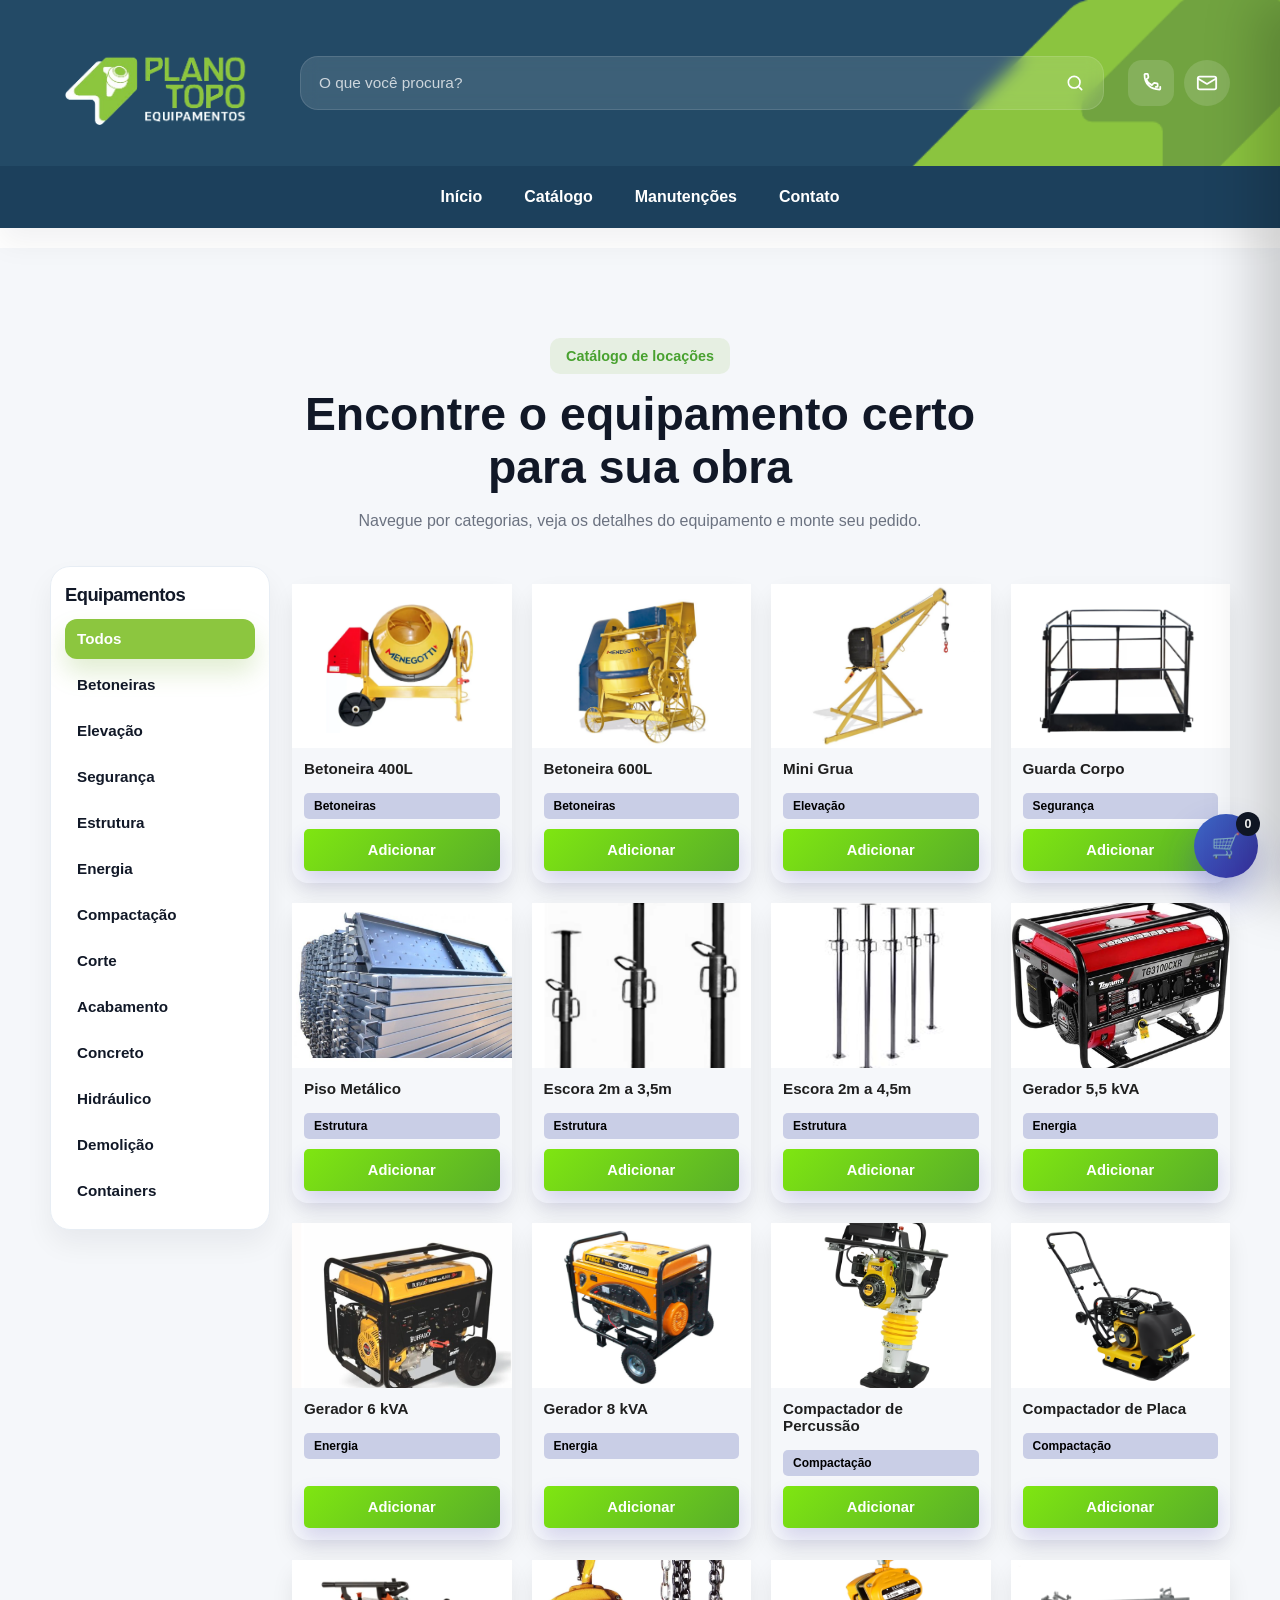
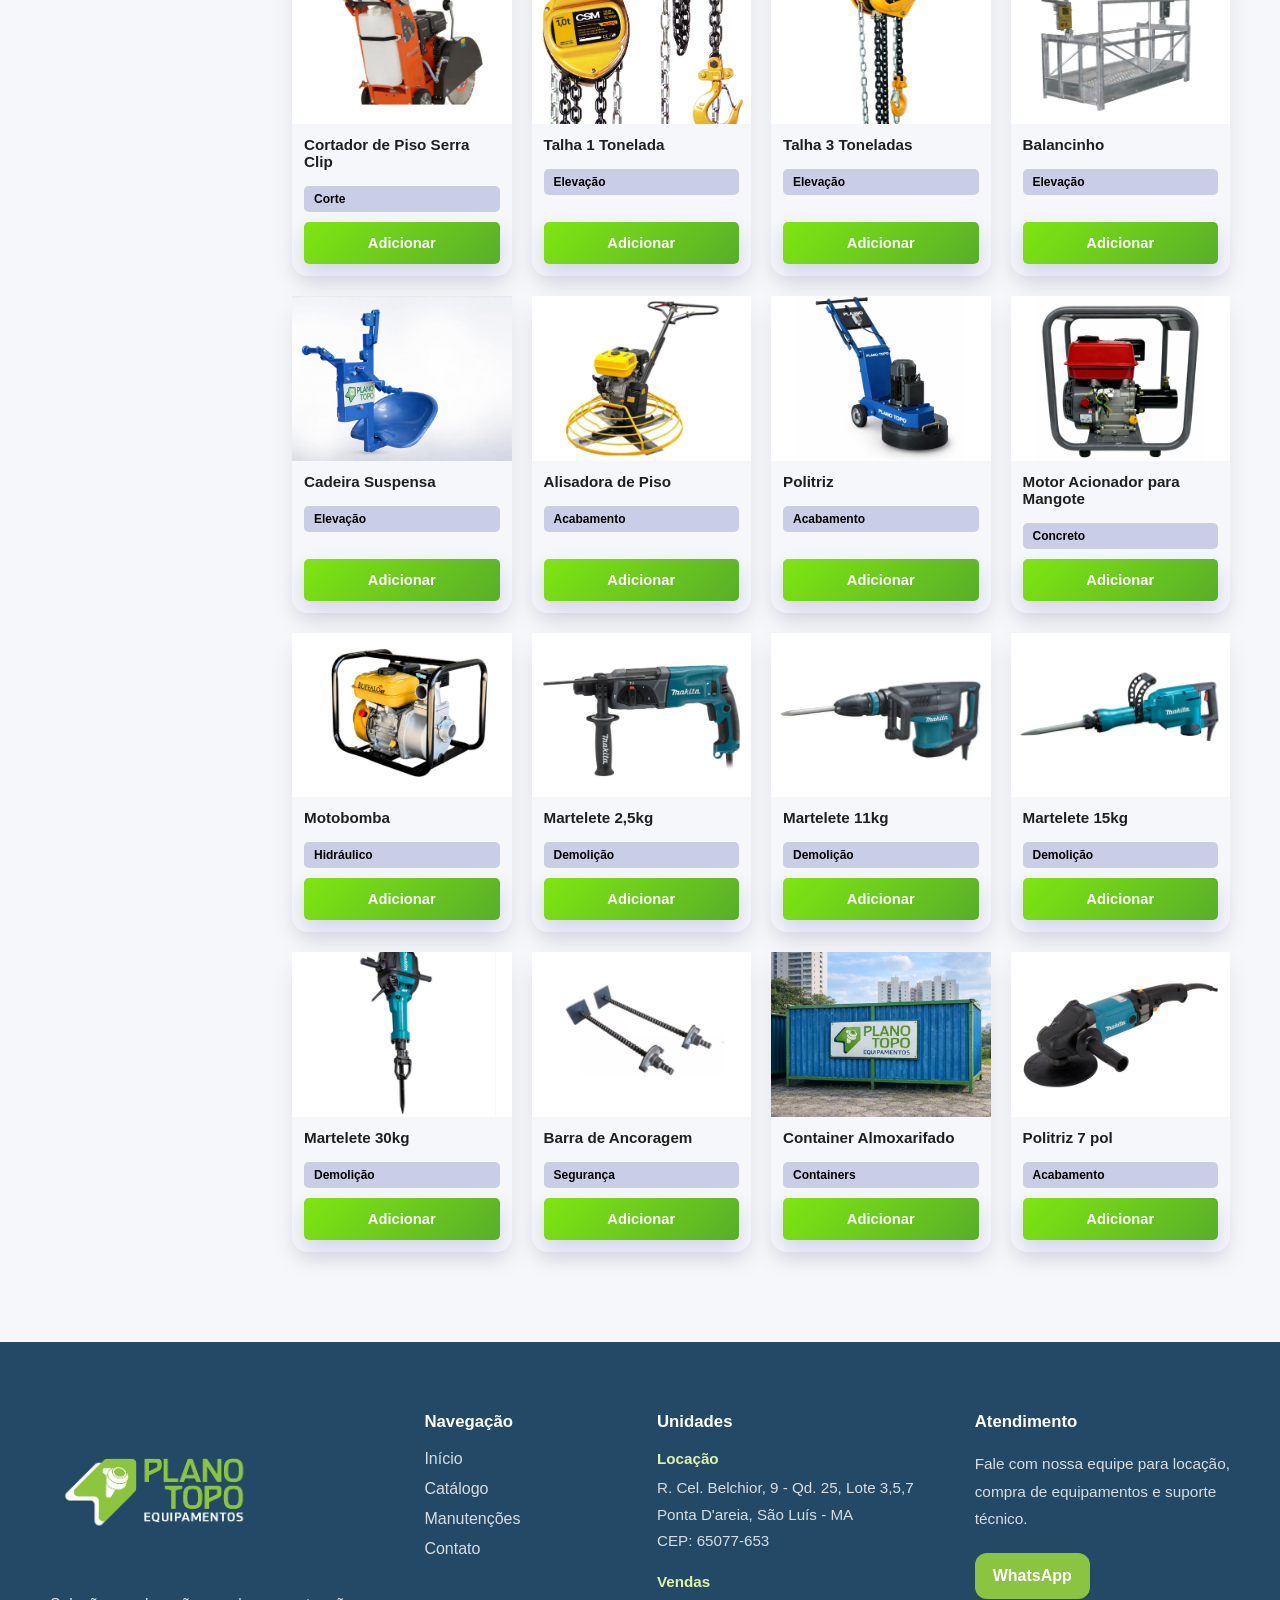
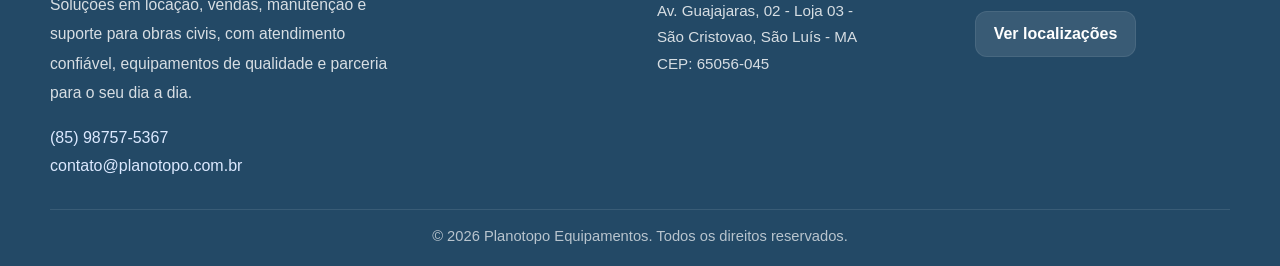
==== catalogo.html @ 46467c81 "Layout renovado e com algumas mudanças e complementos." ====
<!DOCTYPE html>
<html lang="pt-br">

<head>
    <meta charset="UTF-8">
    <meta name="viewport" content="width=device-width, initial-scale=1.0">
    <title>Planotopo | Locaçõoes</title>
    <link rel="stylesheet" href="style.css">
</head>

<body>

    <!-- HEADER -->
    <header class="store-header" id="siteHeader">
        <div class="store-header-top">
            <div class="container store-header-top-inner">
                <a href="index.html" class="store-brand">
                    <img src="./assets/icon/logo_planotopo.png" alt="Plano Topo Equipamentos" class="store-brand-logo">
                    <div class="store-brand-text">
                    </div>
                </a>

                <div class="store-search desktop-search">
                    <form class="store-search-form" autocomplete="off">
                        <div class="store-search-box">
                            <input type="text" id="catalogSearchInput" placeholder="O que você procura?"
                                aria-label="Buscar equipamentos">

                            <button type="submit" aria-label="Buscar">
                                <svg viewBox="0 0 24 24" fill="none" aria-hidden="true">
                                    <circle cx="11" cy="11" r="7" stroke="currentColor" stroke-width="2"></circle>
                                    <path d="M20 20L17 17" stroke="currentColor" stroke-width="2"
                                        stroke-linecap="round"></path>
                                </svg>
                            </button>

                            <div class="store-search-suggestions" id="searchSuggestions"></div>
                        </div>
                    </form>
                </div>

                <div class="store-header-actions">
                    <a href="tel:+558520100115" class="mobile-header-contact" aria-label="Telefone">
                        <svg viewBox="0 0 24 24" fill="none" aria-hidden="true">
                            <path
                                d="M22 16.92V19.2C22 19.64 21.64 20 21.2 20C10.6 20 4 13.4 4 2.8C4 2.36 4.36 2 4.8 2H7.1C7.49 2 7.82 2.28 7.89 2.66L8.45 5.7C8.51 6.03 8.4 6.37 8.15 6.6L6.05 8.55C7.2 11.37 9.63 13.8 12.45 14.95L14.4 12.85C14.63 12.6 14.97 12.49 15.3 12.55L18.34 13.11C18.72 13.18 19 13.51 19 13.9V16.2C19 16.64 18.64 17 18.2 17H16.92"
                                stroke="currentColor" stroke-width="2" stroke-linecap="round" stroke-linejoin="round" />
                        </svg>
                    </a>

                    <a href="mailto:contato@planotopo.com.br" class="store-header-icon desktop-only"
                        aria-label="E-mail">
                        <svg viewBox="0 0 24 24" fill="none" aria-hidden="true">
                            <path
                                d="M4 5H20C21.1 5 22 5.9 22 7V17C22 18.1 21.1 19 20 19H4C2.9 19 2 18.1 2 17V7C2 5.9 2.9 5 4 5Z"
                                stroke="currentColor" stroke-width="2" />
                            <path d="M22 7L12 13L2 7" stroke="currentColor" stroke-width="2" stroke-linecap="round"
                                stroke-linejoin="round" />
                        </svg>
                    </a>


                    <button class="store-menu-toggle" id="menuToggle" aria-label="Abrir menu" aria-expanded="false">
                        <span></span>
                        <span></span>
                        <span></span>
                    </button>
                </div>
            </div>
        </div>

        <div class="store-header-bottom desktop-nav-wrap">
            <div class="container">
                <nav class="store-nav">
                    <a href="index.html">Início</a>
                    <a href="catalogo.html">Catálogo</a>
                    <a href="#manutencoes">Manutenções</a>
                    <a href="#contato">Contato</a>
                </nav>
            </div>
        </div>
    </header>

    <div class="mobile-header">
        <div class="mobile-header-bar">
            <a href="index.html" class="mobile-header-brand">
                <img src="./assets/icon/logo_planotopo.png" alt="Plano Topo Equipamentos">
            </a>

            <div class="mobile-header-actions">
                <a href="tel:+558520100115" class="mobile-header-contact" aria-label="Telefone">
                    <svg viewBox="0 0 24 24" fill="none" aria-hidden="true">
                        <path
                            d="M22 16.92V19.2C22 19.64 21.64 20 21.2 20C10.6 20 4 13.4 4 2.8C4 2.36 4.36 2 4.8 2H7.1C7.49 2 7.82 2.28 7.89 2.66L8.45 5.7C8.51 6.03 8.4 6.37 8.15 6.6L6.05 8.55C7.2 11.37 9.63 13.8 12.45 14.95L14.4 12.85C14.63 12.6 14.97 12.49 15.3 12.55L18.34 13.11C18.72 13.18 19 13.51 19 13.9V16.2C19 16.64 18.64 17 18.2 17H16.92"
                            stroke="currentColor" stroke-width="2" stroke-linecap="round" stroke-linejoin="round" />
                    </svg>
                </a>

                <button class="mobile-header-toggle" id="menuToggleMobile" aria-label="Abrir menu"
                    aria-expanded="false">
                    <span></span>
                    <span></span>
                    <span></span>
                </button>
            </div>
        </div>

        <!--MENU MOBILE-->
        <div class="mobile-header-search">
            <form class="store-search-form" autocomplete="off">
                <div class="store-search-box">
                    <input type="text" id="catalogSearchInputMobile" placeholder="Buscar equipamentos"
                        aria-label="Buscar equipamentos">

                    <button type="submit" aria-label="Buscar">
                        <svg viewBox="0 0 24 24" fill="none" aria-hidden="true">
                            <circle cx="11" cy="11" r="7" stroke="currentColor" stroke-width="2"></circle>
                            <path d="M20 20L17 17" stroke="currentColor" stroke-width="2" stroke-linecap="round"></path>
                        </svg>
                    </button>

                    <div class="store-search-suggestions" id="searchSuggestionsMobile"></div>
                </div>
            </form>
        </div>
    </div>

    <div class="mobile-panel-overlay" id="mobileMenuOverlay"></div>

    <aside class="mobile-drawer" id="mobileMenu" aria-hidden="true">
        <div class="mobile-drawer-top">
            <div class="mobile-drawer-brand">
                <img src="assets/icon/logo_planotopo.png" alt="Plano Topo Equipamentos">
                <div>
                    <strong>Plano Topo</strong>
                    <span>Locação de Equipamentos</span>
                </div>
            </div>

            <button class="mobile-drawer-close" id="mobileMenuClose" aria-label="Fechar menu">
                &times;
            </button>
        </div>

        <nav class="mobile-drawer-nav">
            <a href="index.html">Início</a>
            <a href="catalogo.html">Catálogo</a>
            <a href="#contato">Contato</a>
        </nav>

        <div class="mobile-drawer-address">
            <h4>EndereçoS Físicos</h4><br>

            <h4>Locação</h4>
            <p>
                R. Cel. Belchior, 9 - Qd. 25, Lote 3,5,7<br>
                Ponta D'areia, São Luís - MA<br>
                CEP: 65077-653
                <br>
            </p> <br><br>

            <h4>Vendas</h4>
            <p>
                Av. Guajajaras, 02 - Loja 03 <br>
                São Cristovao, São Luís - MA<br>
                CEP: 65056-045<br>

            </p>
        </div>

        <div class="mobile-drawer-socials">
            <a href="https://www.instagram.com/planotopo_slz/" aria-label="Instagram">
                <svg viewBox="0 0 24 24" fill="none" aria-hidden="true">
                    <path
                        d="M7 2H17C19.7614 2 22 4.23858 22 7V17C22 19.7614 19.7614 22 17 22H7C4.23858 22 2 19.7614 2 17V7C2 4.23858 4.23858 2 7 2Z"
                        stroke="currentColor" stroke-width="2" />
                    <path
                        d="M16 11.37C16.1234 12.2022 15.9812 13.0521 15.5937 13.799C15.2062 14.5459 14.5931 15.1514 13.8416 15.5297C13.0901 15.9079 12.2385 16.0396 11.4079 15.9059C10.5773 15.7721 9.80971 15.3797 9.21479 14.7848C8.61987 14.1899 8.22749 13.4223 8.09374 12.5917C7.95999 11.7611 8.09167 10.9095 8.46995 10.158C8.84823 9.40648 9.4537 8.79335 10.2006 8.40585C10.9475 8.01835 11.7974 7.87613 12.6296 7.99955"
                        stroke="currentColor" stroke-width="2" />
                    <path d="M17.5 6.5H17.51" stroke="currentColor" stroke-width="2" stroke-linecap="round" />
                </svg>
            </a>

            <a href="https://www.facebook.com/PlanotopoEquipamentos/" aria-label="Facebook">
                <svg viewBox="0 0 24 24" fill="none" aria-hidden="true">
                    <path
                        d="M18 2H15C13.6739 2 12.4021 2.52678 11.4645 3.46447C10.5268 4.40215 10 5.67392 10 7V10H7V14H10V22H14V14H17L18 10H14V7C14 6.73478 14.1054 6.48043 14.2929 6.29289C14.4804 6.10536 14.7348 6 15 6H18V2Z"
                        fill="currentColor" />
                </svg>
            </a>

            <a href="linkedin.com/company/planotopo-equipamentos" aria-label="LinkedIn">
                <svg viewBox="0 0 24 24" fill="none" aria-hidden="true">
                    <path
                        d="M16 8C17.5913 8 19.1174 8.63214 20.2426 9.75736C21.3679 10.8826 22 12.4087 22 14V21H18V14C18 13.4696 17.7893 12.9609 17.4142 12.5858C17.0391 12.2107 16.5304 12 16 12C15.4696 12 14.9609 12.2107 14.5858 12.5858C14.2107 12.9609 14 13.4696 14 14V21H10V14C10 12.4087 10.6321 10.8826 11.7574 9.75736C12.8826 8.63214 14.4087 8 16 8Z"
                        fill="currentColor" />
                    <path d="M6 9H2V21H6V9Z" fill="currentColor" />
                    <path
                        d="M4 6C5.10457 6 6 5.10457 6 4C6 2.89543 5.10457 2 4 2C2.89543 2 2 2.89543 2 4C2 5.10457 2.89543 6 4 6Z"
                        fill="currentColor" />
                </svg>
            </a>
        </div>

        <div class="mobile-drawer-footer">
            <a href="https://wa.me/5585992052636" target="_blank" class="mobile-drawer-whatsapp">
                Falar no WhatsApp
            </a>
        </div>
    </aside>

    <!-- MARKETPLACE SECTION -->
    <section class="marketplace" id="equipamentos">
        <div class="container">
            <div class="marketplace-header">
                <span class="section-badge">Catálogo de locações</span>
                <h2>Encontre o equipamento certo para sua obra</h2>
                <p>
                    Navegue por categorias, veja os detalhes do equipamento e monte seu pedido.
                </p>
            </div>

            <div class="catalog-mobile-actions">
                <button class="catalog-categories-toggle" id="catalogCategoriesToggle" type="button">
                    Categorias
                </button>
            </div>

            <div class="marketplace-layout">
                <aside class="catalog-sidebar" id="catalogSidebar">
                    <div class="catalog-sidebar-box">
                        <div class="catalog-sidebar-header">
                            <h3>Equipamentos</h3>
                            <button class="catalog-sidebar-close" id="catalogSidebarClose" type="button"
                                aria-label="Fechar categorias">
                                ×
                            </button>
                        </div>

                        <div class="categories categories-vertical" id="categories"></div>
                    </div>
                </aside>

                <div class="catalog-main">
                    <div id="searchFeedback" class="search-feedback"></div>
                    <div class="products" id="products"></div>
                </div>
            </div>
        </div>

        <div class="catalog-sidebar-overlay" id="catalogSidebarOverlay"></div>
    </section>

    <!--MODAL DE PRODUTOS-->
    <div class="product-modal" id="productModal">
        <div class="product-modal-overlay" id="productModalOverlay"></div>

        <div class="product-modal-content">
            <button class="product-modal-close" id="closeModalBtn" aria-label="Fechar modal">
                &times;
            </button>

            <div class="product-modal-gallery">
                <button class="gallery-arrow left" id="prevImageBtn">&#10094;</button>

                <div class="gallery-main">
                    <img id="modalMainImage" src="" alt="">
                </div>

                <button class="gallery-arrow right" id="nextImageBtn">&#10095;</button>
            </div>

            <div class="gallery-thumbs" id="galleryThumbs"></div>

            <div class="product-modal-info">
                <span class="product-category" id="modalCategory"></span>
                <h3 id="modalTitle"></h3>
                <p id="modalDescription"></p>

                <div class="product-specs">
                    <h4>Ficha técnica</h4>
                    <div class="product-specs-list" id="modalSpecs"></div>
                </div>

                <button class="btn-add-order" id="addToOrderBtn">
                    Adicionar ao pedido
                </button>
            </div>
        </div>
    </div>


    <!--RODAPE-->
    <footer class="site-footer">
        <div class="container">
            <div class="footer-top">
                <div class="footer-brand">
                    <a href="index.html" class="footer-logo">
                        <img src="./assets/icon/logo_planotopo.png" alt="Planotopo Equipamentos">
                    </a>

                    <p class="footer-description">
                        Soluções em locação, vendas, manutenção e suporte para obras civis,
                        com atendimento confiável, equipamentos de qualidade e parceria para o seu dia a dia.
                    </p>

                    <div class="footer-contact-list">
                        <a href="tel:+5585987575367">(85) 98757-5367</a>
                        <a href="mailto:contato@planotopo.com.br">contato@planotopo.com.br</a>
                    </div>
                </div>

                <div class="footer-links">
                    <h4>Navegação</h4>
                    <ul>
                        <li><a href="index.html">Início</a></li>
                        <li><a href="catalogo.html">Catálogo</a></li>
                        <li><a href="manutencoes.html">Manutenções</a></li>
                        <li><a href="#contato">Contato</a></li>
                    </ul>
                </div>

                <div class="footer-locations">
                    <h4>Unidades</h4>

                    <div class="footer-location-item">
                        <strong>Locação</strong>
                        <p>
                            R. Cel. Belchior, 9 - Qd. 25, Lote 3,5,7<br>
                            Ponta D'areia, São Luís - MA<br>
                            CEP: 65077-653
                        </p>
                    </div>

                    <div class="footer-location-item">
                        <strong>Vendas</strong>
                        <p>
                            Av. Guajajaras, 02 - Loja 03 -<br>
                            São Cristovao, São Luís - MA<br>
                            CEP: 65056-045
                        </p>
                    </div>
                </div>

                <div class="footer-contact">
                    <h4>Atendimento</h4>

                    <p>Fale com nossa equipe para locação, compra de equipamentos e suporte técnico.</p>

                    <div class="footer-actions">
                        <a href="#" class="footer-btn footer-btn-primary">WhatsApp</a>
                        <a href="#localizacao" class="footer-btn footer-btn-secondary">Ver localizações</a>
                    </div>
                </div>
            </div>

            <div class="footer-bottom">
                <p>© 2026 Planotopo Equipamentos. Todos os direitos reservados.</p>
            </div>
        </div>
    </footer>





    <!--CARRINHO DE PEDIDOS-->
    <button class="floating-cart" id="floatingCart" aria-label="Abrir carrinho">
        <span class="floating-cart-icon">🛒</span>
        <span class="floating-cart-count" id="floatingCartCount">0</span>
    </button>

    <div class="cart-overlay" id="cartOverlay"></div>

    <aside class="cart-sidebar" id="cartSidebar">
        <div class="cart-header">
            <div>
                <h3>Seu pedido</h3>
                <p>Monte seu orçamento</p>
            </div>

            <button class="cart-close" id="cartClose" aria-label="Fechar carrinho">
                &times;
            </button>
        </div>

        <div class="cart-body" id="cartItems">
            <div class="cart-empty">
                <p>Seu carrinho está vazio.</p>
                <span>Adicione equipamentos para montar seu pedido.</span>
            </div>
        </div>

        <div class="cart-footer">
            <div class="cart-summary">
                <strong>Total de itens</strong>
                <span id="cartTotalItems">0</span>
            </div>

            <button class="cart-whatsapp-btn" id="finishOnWhatsapp">
                Finalizar pedido no WhatsApp
            </button>
        </div>
    </aside>

    <script src="script.js"></script>
    <script src="header.js"></script>
    <script src="categoria.js"></script>


</body>

</html>
---- style.css ----
@import url('styles/global.css');
@import url('styles/header.css');
@import url('styles/funcionamento.css');
@import url('styles/hero.css');
@import url('styles/modal.css');
@import url('styles/marketplace.css');
@import url('styles/como-funciona.css');
@import url('styles/footer.css');
@import url('styles/carrinho.css');
@import url('styles/manutencao.css');
@import url('styles/localizacao.css');
@import url('styles/sobre.css');
@import url('styles/preview.css');
@import url('styles/escolha-planotopo.css');
@import url('styles/faq.css');
@import url('styles/banner-catalogo.css');
@import url('styles/team.css');
@import url('styles/btn-flutuante-wap.css');
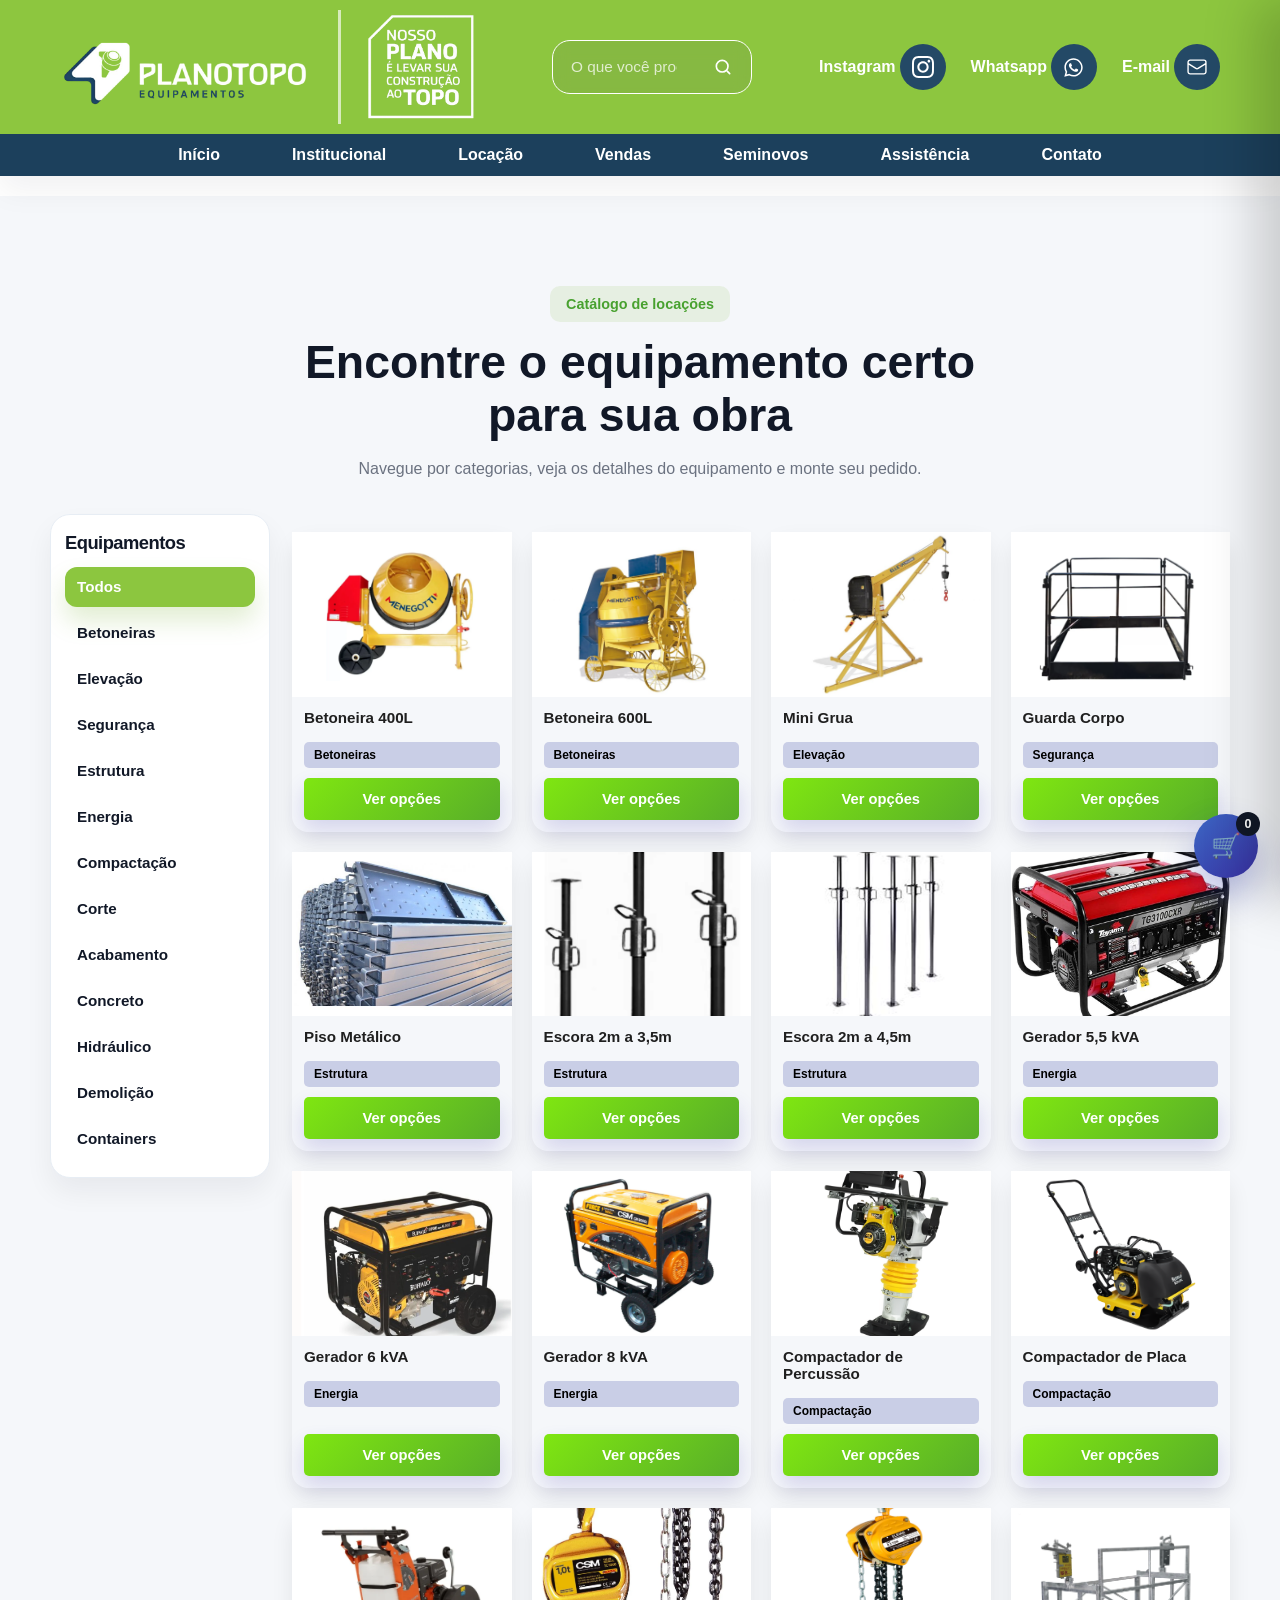
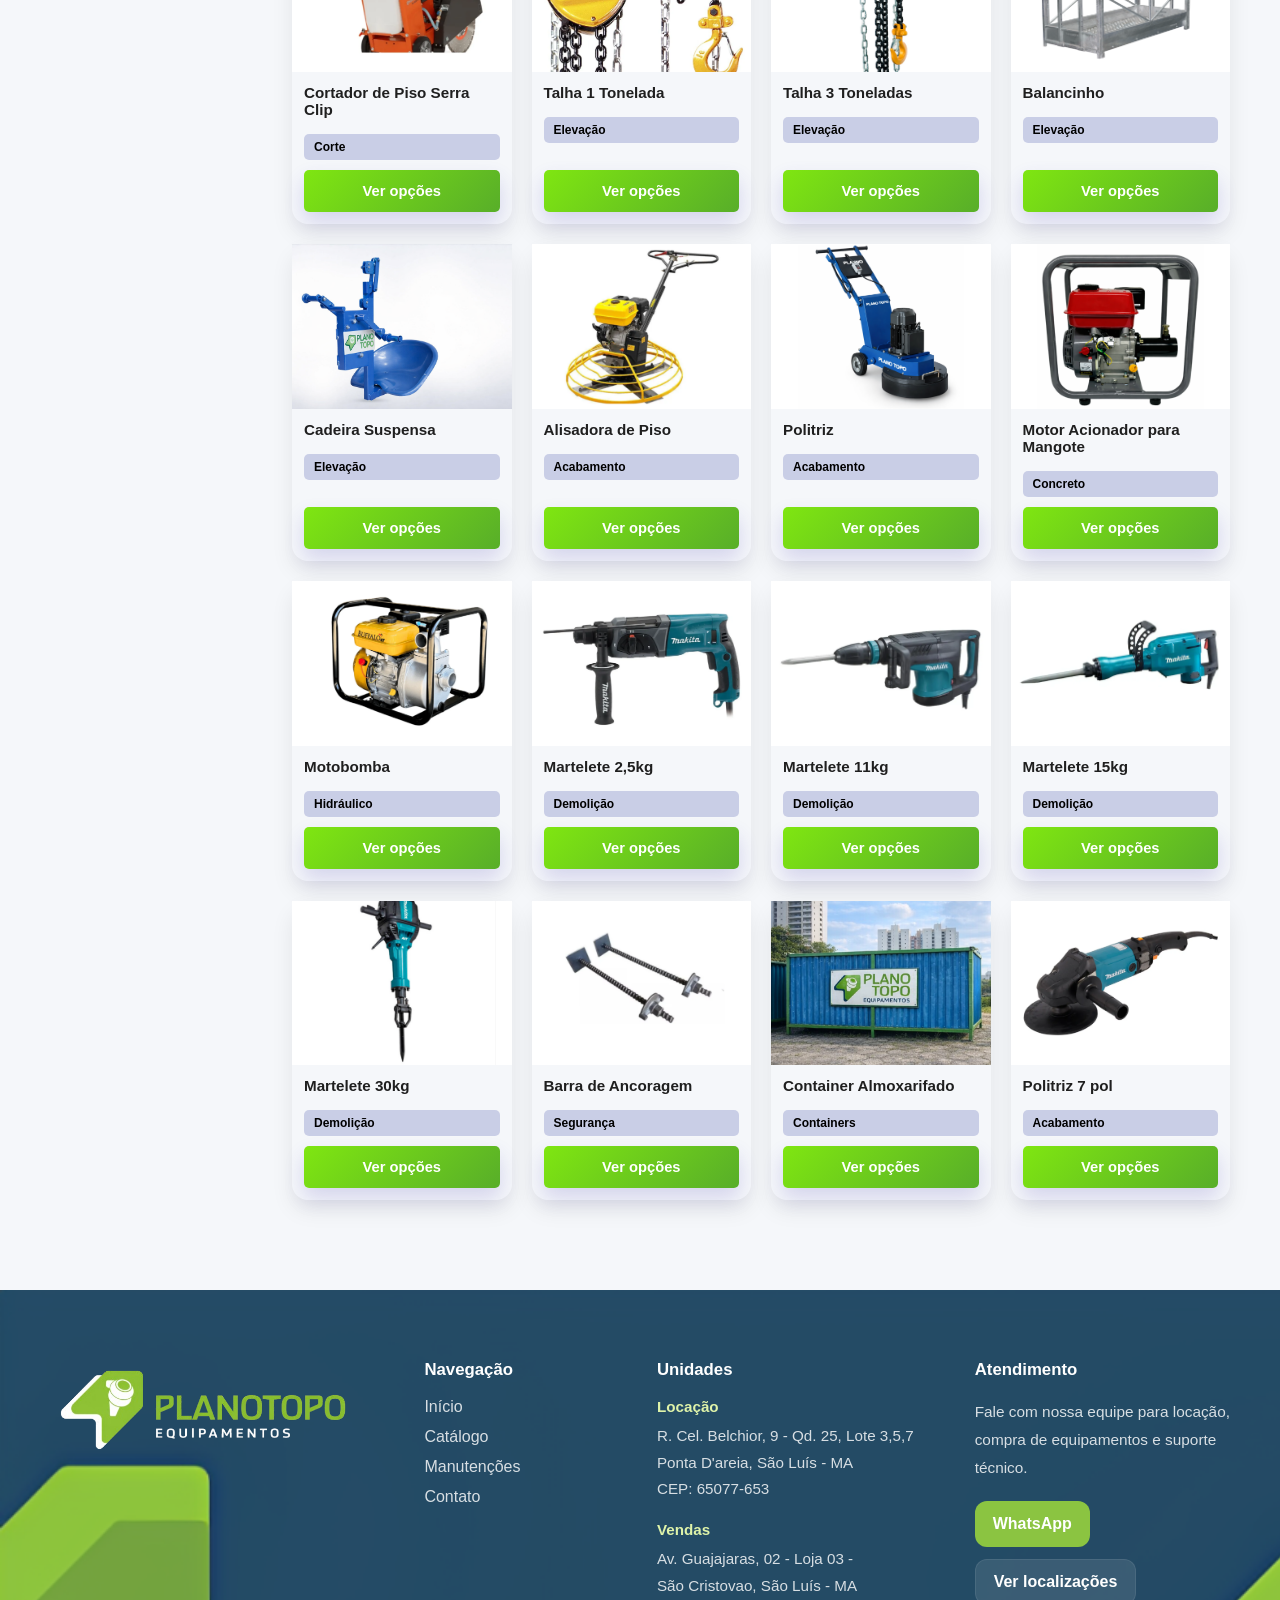
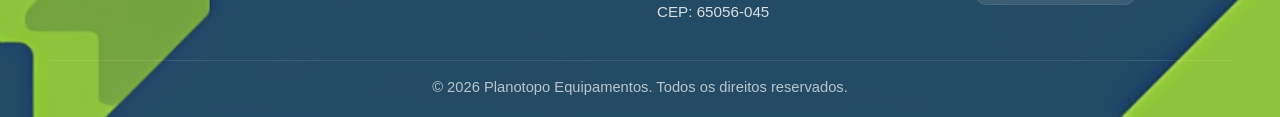
==== commit f19ad94d: "Salvando novo layout do modal, agora tambem conta com funcionalidades novas." ====
--- a/catalogo.html
+++ b/catalogo.html
@@ -16,9 +16,13 @@
             <div class="container store-header-top-inner">
                 <a href="index.html" class="store-brand">
                     <img src="./assets/icon/logo_planotopo.png" alt="Plano Topo Equipamentos" class="store-brand-logo">
+                    <div class="linha-vertical"></div>
+                    <img src="assets/icon/ChatGPT_Image_11_de_abr._de_2026__11_20_44-removebg-preview.png" alt=""
+                        class="store-brand-img">
                     <div class="store-brand-text">
                     </div>
                 </a>
+
 
                 <div class="store-search desktop-search">
                     <form class="store-search-form" autocomplete="off">
@@ -39,25 +43,56 @@
                     </form>
                 </div>
 
+
+
                 <div class="store-header-actions">
-                    <a href="tel:+558520100115" class="mobile-header-contact" aria-label="Telefone">
-                        <svg viewBox="0 0 24 24" fill="none" aria-hidden="true">
-                            <path
-                                d="M22 16.92V19.2C22 19.64 21.64 20 21.2 20C10.6 20 4 13.4 4 2.8C4 2.36 4.36 2 4.8 2H7.1C7.49 2 7.82 2.28 7.89 2.66L8.45 5.7C8.51 6.03 8.4 6.37 8.15 6.6L6.05 8.55C7.2 11.37 9.63 13.8 12.45 14.95L14.4 12.85C14.63 12.6 14.97 12.49 15.3 12.55L18.34 13.11C18.72 13.18 19 13.51 19 13.9V16.2C19 16.64 18.64 17 18.2 17H16.92"
-                                stroke="currentColor" stroke-width="2" stroke-linecap="round" stroke-linejoin="round" />
-                        </svg>
-                    </a>
-
-                    <a href="mailto:contato@planotopo.com.br" class="store-header-icon desktop-only"
-                        aria-label="E-mail">
-                        <svg viewBox="0 0 24 24" fill="none" aria-hidden="true">
-                            <path
-                                d="M4 5H20C21.1 5 22 5.9 22 7V17C22 18.1 21.1 19 20 19H4C2.9 19 2 18.1 2 17V7C2 5.9 2.9 5 4 5Z"
-                                stroke="currentColor" stroke-width="2" />
-                            <path d="M22 7L12 13L2 7" stroke="currentColor" stroke-width="2" stroke-linecap="round"
-                                stroke-linejoin="round" />
-                        </svg>
-                    </a>
+
+                    <div class="store-actions-unic">
+                        <span style="color: white; font-weight: bold; cursor: pointer;">Instagram</span>
+                        <a href="https://www.instagram.com/planotopo_slz/" class="store-header-icon desktop-only"
+                            aria-label="E-mail" target="_blank">
+                            <svg xmlns="http://www.w3.org/2000/svg" class="h-8 w-8" fill="currentColor"
+                                viewBox="0 0 24 24">
+                                <path
+                                    d="M12 2.163c3.204 0 3.584.012 4.85.07 3.252.148 4.771 1.691 4.919 4.919.058 1.265.069 1.645.069 4.849 0 3.205-.012 3.584-.069 4.849-.149 3.225-1.664 4.771-4.919 4.919-1.266.058-1.644.07-4.85.07-3.204 0-3.584-.012-4.849-.07-3.26-.149-4.771-1.699-4.919-4.92-.058-1.265-.07-1.644-.07-4.849 0-3.204.013-3.583.07-4.849.149-3.227 1.664-4.771 4.919-4.919 1.266-.057 1.645-.069 4.849-.069zm0-2.163c-3.259 0-3.667.014-4.947.072-4.358.2-6.78 2.618-6.98 6.98-.059 1.281-.073 1.689-.073 4.948 0 3.259.014 3.668.072 4.948.2 4.358 2.618 6.78 6.98 6.98 1.281.058 1.689.072 4.948.072 3.259 0 3.668-.014 4.948-.072 4.354-.2 6.782-2.618 6.979-6.98.059-1.28.073-1.689.073-4.948 0-3.259-.014-3.667-.072-4.947-.196-4.354-2.617-6.78-6.979-6.98-1.281-.059-1.69-.073-4.949-.073zm0 5.838c-3.403 0-6.162 2.759-6.162 6.162s2.759 6.163 6.162 6.163 6.162-2.759 6.162-6.163c0-3.403-2.759-6.162-6.162-6.162zm0 10.162c-2.209 0-4-1.79-4-4 0-2.209 1.791-4 4-4s4 1.791 4 4c0 2.21-1.791 4-4 4zm6.406-11.845c-.796 0-1.441.645-1.441 1.44s.645 1.44 1.441 1.44c.795 0 1.439-.645 1.439-1.44s-.644-1.44-1.439-1.44z"""
+                                    ) />>
+                            </svg>
+                        </a>
+
+                    </div>
+
+
+                    <div class="store-actions-unic">
+                        <span style="color: white; font-weight: bold; cursor: pointer;">Whatsapp</span>
+                        <a href="https://wa.me/5598987575367" class="mobile-header-contact" aria-label="Telefone"  target="_blank">
+                            <svg xmlns="http://www.w3.org/2000/svg" viewBox="0 0 448 512"
+                                class="h-6 w-6 text-[#fff] hover:text-[#128C7E] transition-colors duration-300"
+                                fill="currentColor">
+                                <!-- WhatsApp Icon Path -->
+                                <path
+                                    d="M380.9 97.1C339 55.1 283.2 32 223.9 32c-122.4 0-222 99.6-222 222 0 39.1 10.2 77.3 29.6 111L0 480l117.7-30.9c32.4 17.7 68.9 27 106.1 27h.1c122.3 0 224.1-99.6 224.1-222 0-59.3-25.2-115-67.1-157zm-157 341.6c-33.2 0-65.7-8.9-94-25.7l-6.7-4-69.8 18.3L72 359.2l-4.4-7c-18.5-29.4-28.2-63.3-28.2-98.2 0-101.7 82.8-184.5 184.6-184.5 49.3 0 95.6 19.2 130.4 54.1 34.8 34.9 56.2 81.2 56.1 130.5 0 101.8-84.9 184.6-186.6 184.6zm101.2-138.2c-5.5-2.8-32.8-16.2-37.9-18-5.1-1.9-8.8-2.8-12.4 2.8-3.7 5.6-14.3 18-17.6 21.8-3.2 3.7-6.5 4.2-12 1.4-5.5-2.8-23.2-8.5-44.2-27.2-16.4-14.6-27.4-32.7-30.6-38.2-3.2-5.6-.3-8.6 2.5-11.3 2.5-2.5 5.5-6.5 8.3-9.7 2.8-3.3 3.7-5.6 5.6-9.3 1.8-3.7.9-6.9-.5-9.7-1.4-2.8-12.4-29.8-17-41.1-4.5-10.9-9.1-9.4-12.4-9.6-3.2-.2-6.9-.2-10.6-.2-3.7 0-9.7 1.4-14.8 6.9-5.1 5.6-19.4 19-19.4 46.3 0 27.3 19.9 53.7 22.6 57.4 2.8 3.7 39.1 59.7 94.8 83.8 13.2 5.8 23.5 9.2 31.5 11.8 13.3 4.2 25.4 3.6 35 2.2 10.7-1.6 32.8-13.4 37.4-26.4 4.6-13 4.6-24.1 3.2-26.4-1.3-2.5-5-3.9-10.5-6.6z"""
+                                    ) />>
+                            </svg>
+                        </a>
+                    </div>
+
+
+                    <div class="store-actions-unic">
+                        <span style="color: white; font-weight: bold; cursor: pointer;">E-mail</span>
+                        <a href="mailto:contato@planotopo.com.br" class="store-header-icon desktop-only"
+                            aria-label="E-mail"  target="_blank">
+                            <svg xmlns="http://www.w3.org/2000/svg" fill="none" viewBox="0 0 24 24" stroke-width="1.5"
+                                stroke="currentColor"
+                                class="w-6 h-6 text-white-600 hover:text-[#128C7E] transition-colors duration-300">
+                                <path stroke-linecap="round" stroke-linejoin="round"
+                                    d="M21.75 6.75v10.5a2.25 2.25 0 0 1-2.25 2.25h-15a2.25 2.25 0 0 1-2.25-2.25V6.75m19.5 0A2.25 2.25 0 0 0 19.5 4.5h-15a2.25 2.25 0 0 0-2.25 2.25m19.5 0v.243a2.25 2.25 0 0 1-1.07 1.916l-7.5 4.615a2.25 2.25 0 0 1-2.36 0L3.32 8.91a2.25 2.25 0 0 1-1.07-1.916V6.75" />
+                            </svg>
+                        </a>
+
+                    </div>
+
+
+
 
 
                     <button class="store-menu-toggle" id="menuToggle" aria-label="Abrir menu" aria-expanded="false">
@@ -73,8 +108,11 @@
             <div class="container">
                 <nav class="store-nav">
                     <a href="index.html">Início</a>
-                    <a href="catalogo.html">Catálogo</a>
-                    <a href="#manutencoes">Manutenções</a>
+                    <a href="index.html">Institucional</a>
+                    <a href="catalogo.html">Locação</a>
+                    <a href="#">Vendas</a>
+                    <a href="#">Seminovos</a>
+                    <a href="#manutencoes">Assistência</a>
                     <a href="#contato">Contato</a>
                 </nav>
             </div>
@@ -87,8 +125,9 @@
                 <img src="./assets/icon/logo_planotopo.png" alt="Plano Topo Equipamentos">
             </a>
 
+            <!--MOBILE-->
             <div class="mobile-header-actions">
-                <a href="tel:+558520100115" class="mobile-header-contact" aria-label="Telefone">
+                <a href="https://wa.me/5598987575367" class="mobile-header-contact" aria-label="Telefone">
                     <svg viewBox="0 0 24 24" fill="none" aria-hidden="true">
                         <path
                             d="M22 16.92V19.2C22 19.64 21.64 20 21.2 20C10.6 20 4 13.4 4 2.8C4 2.36 4.36 2 4.8 2H7.1C7.49 2 7.82 2.28 7.89 2.66L8.45 5.7C8.51 6.03 8.4 6.37 8.15 6.6L6.05 8.55C7.2 11.37 9.63 13.8 12.45 14.95L14.4 12.85C14.63 12.6 14.97 12.49 15.3 12.55L18.34 13.11C18.72 13.18 19 13.51 19 13.9V16.2C19 16.64 18.64 17 18.2 17H16.92"
@@ -132,8 +171,7 @@
             <div class="mobile-drawer-brand">
                 <img src="assets/icon/logo_planotopo.png" alt="Plano Topo Equipamentos">
                 <div>
-                    <strong>Plano Topo</strong>
-                    <span>Locação de Equipamentos</span>
+                    <span>Locação e venda de Equipamentos</span>
                 </div>
             </div>
 
@@ -169,7 +207,7 @@
         </div>
 
         <div class="mobile-drawer-socials">
-            <a href="https://www.instagram.com/planotopo_slz/" aria-label="Instagram">
+            <a href="https://www.instagram.com/planotopo_slz/" aria-label="Instagram"  target="_blank">
                 <svg viewBox="0 0 24 24" fill="none" aria-hidden="true">
                     <path
                         d="M7 2H17C19.7614 2 22 4.23858 22 7V17C22 19.7614 19.7614 22 17 22H7C4.23858 22 2 19.7614 2 17V7C2 4.23858 4.23858 2 7 2Z"
@@ -181,7 +219,7 @@
                 </svg>
             </a>
 
-            <a href="https://www.facebook.com/PlanotopoEquipamentos/" aria-label="Facebook">
+            <a href="https://www.facebook.com/PlanotopoEquipamentos/" aria-label="Facebook"  target="_blank">
                 <svg viewBox="0 0 24 24" fill="none" aria-hidden="true">
                     <path
                         d="M18 2H15C13.6739 2 12.4021 2.52678 11.4645 3.46447C10.5268 4.40215 10 5.67392 10 7V10H7V14H10V22H14V14H17L18 10H14V7C14 6.73478 14.1054 6.48043 14.2929 6.29289C14.4804 6.10536 14.7348 6 15 6H18V2Z"
@@ -189,7 +227,7 @@
                 </svg>
             </a>
 
-            <a href="linkedin.com/company/planotopo-equipamentos" aria-label="LinkedIn">
+            <a href="linkedin.com/company/planotopo-equipamentos" aria-label="LinkedIn"  target="_blank">
                 <svg viewBox="0 0 24 24" fill="none" aria-hidden="true">
                     <path
                         d="M16 8C17.5913 8 19.1174 8.63214 20.2426 9.75736C21.3679 10.8826 22 12.4087 22 14V21H18V14C18 13.4696 17.7893 12.9609 17.4142 12.5858C17.0391 12.2107 16.5304 12 16 12C15.4696 12 14.9609 12.2107 14.5858 12.5858C14.2107 12.9609 14 13.4696 14 14V21H10V14C10 12.4087 10.6321 10.8826 11.7574 9.75736C12.8826 8.63214 14.4087 8 16 8Z"
@@ -209,6 +247,7 @@
         </div>
     </aside>
 
+
     <!-- MARKETPLACE SECTION -->
     <section class="marketplace" id="equipamentos">
         <div class="container">
@@ -251,7 +290,7 @@
         <div class="catalog-sidebar-overlay" id="catalogSidebarOverlay"></div>
     </section>
 
-    <!--MODAL DE PRODUTOS-->
+    <!--MODAL DE PRODUTOS ss-->
     <div class="product-modal" id="productModal">
         <div class="product-modal-overlay" id="productModalOverlay"></div>
 
@@ -260,31 +299,73 @@
                 &times;
             </button>
 
-            <div class="product-modal-gallery">
-                <button class="gallery-arrow left" id="prevImageBtn">&#10094;</button>
-
-                <div class="gallery-main">
-                    <img id="modalMainImage" src="" alt="">
-                </div>
-
-                <button class="gallery-arrow right" id="nextImageBtn">&#10095;</button>
-            </div>
-
-            <div class="gallery-thumbs" id="galleryThumbs"></div>
-
-            <div class="product-modal-info">
-                <span class="product-category" id="modalCategory"></span>
-                <h3 id="modalTitle"></h3>
-                <p id="modalDescription"></p>
-
-                <div class="product-specs">
-                    <h4>Ficha técnica</h4>
-                    <div class="product-specs-list" id="modalSpecs"></div>
-                </div>
-
-                <button class="btn-add-order" id="addToOrderBtn">
-                    Adicionar ao pedido
-                </button>
+            <div class="product-modal-grid">
+                <!-- COLUNA 1: GALERIA -->
+                <div class="product-modal-gallery-column">
+                    <div class="product-modal-gallery">
+                        <button class="gallery-arrow left" id="prevImageBtn">&#10094;</button>
+
+                        <div class="gallery-main">
+                            <img id="modalMainImage" src="" alt="">
+                        </div>
+
+                        <button class="gallery-arrow right" id="nextImageBtn">&#10095;</button>
+                    </div>
+
+                    <div class="gallery-thumbs" id="galleryThumbs"></div>
+                </div>
+
+                <!-- COLUNA 2: INFORMAÇÕES -->
+                <div class="product-modal-info">
+                    <span class="product-category" id="modalCategory"></span>
+                    <h3 id="modalTitle"></h3>
+                    <p id="modalDescription"></p>
+
+                    <div class="product-specs">
+                        <h4>Ficha técnica</h4>
+                        <div class="product-specs-list" id="modalSpecs"></div>
+                    </div>
+                </div>
+
+                <!-- COLUNA 3: RESUMO DA LOCAÇÃO -->
+                <aside class="product-rental-summary">
+                    <div class="product-rental-summary-box">
+                        <h4 class="rental-summary-title">Locação</h4>
+
+                        <div class="rental-options" id="rentalOptions">
+                            <h5>Selecione o período:</h5>
+
+                            <div class="rental-periods">
+                                <button type="button" class="rental-period-btn active"
+                                    data-period="diaria">Diária</button>
+                                <button type="button" class="rental-period-btn" data-period="semanal">Semanal</button>
+                                <button type="button" class="rental-period-btn"
+                                    data-period="quinzenal">Quinzenal</button>
+                                <button type="button" class="rental-period-btn" data-period="mensal">Mensal</button>
+                            </div>
+
+                            <h5>Quantidade:</h5>
+
+                            <div class="rental-qty-box">
+                                <button type="button" class="rental-qty-btn" id="decreaseRentalQty">−</button>
+                                <span class="rental-qty-value" id="rentalQtyValue">1</span>
+                                <button type="button" class="rental-qty-btn" id="increaseRentalQty">+</button>
+                            </div>
+
+                            <div class="rental-price-box">
+                                <p class="rental-price-label" id="rentalPriceLabel">A partir de R$ 120,00 / diária</p>
+                                <small class="rental-price-note" id="rentalPriceNote">
+                                    * Valor referente ao plano selecionado
+                                </small>
+                                <h3 class="rental-total" id="rentalTotal">Total: R$ 120,00</h3>
+                            </div>
+                        </div>
+
+                        <button class="btn-add-order" id="addToOrderBtn">
+                            Adicionar ao pedido
+                        </button>
+                    </div>
+                </aside>
             </div>
         </div>
     </div>
@@ -296,18 +377,8 @@
             <div class="footer-top">
                 <div class="footer-brand">
                     <a href="index.html" class="footer-logo">
-                        <img src="./assets/icon/logo_planotopo.png" alt="Planotopo Equipamentos">
+                        <img src="./assets/icon/planotopo_footer.png" alt="Planotopo Equipamentos">
                     </a>
-
-                    <p class="footer-description">
-                        Soluções em locação, vendas, manutenção e suporte para obras civis,
-                        com atendimento confiável, equipamentos de qualidade e parceria para o seu dia a dia.
-                    </p>
-
-                    <div class="footer-contact-list">
-                        <a href="tel:+5585987575367">(85) 98757-5367</a>
-                        <a href="mailto:contato@planotopo.com.br">contato@planotopo.com.br</a>
-                    </div>
                 </div>
 
                 <div class="footer-links">
@@ -361,9 +432,6 @@
     </footer>
 
 
-
-
-
     <!--CARRINHO DE PEDIDOS-->
     <button class="floating-cart" id="floatingCart" aria-label="Abrir carrinho">
         <span class="floating-cart-icon">🛒</span>
@@ -404,9 +472,9 @@
     </aside>
 
     <script src="script.js"></script>
+    <script src="categoria.js"></script>
     <script src="header.js"></script>
-    <script src="categoria.js"></script>
-
+    <script src="planos.js"></script>
 
 </body>
 
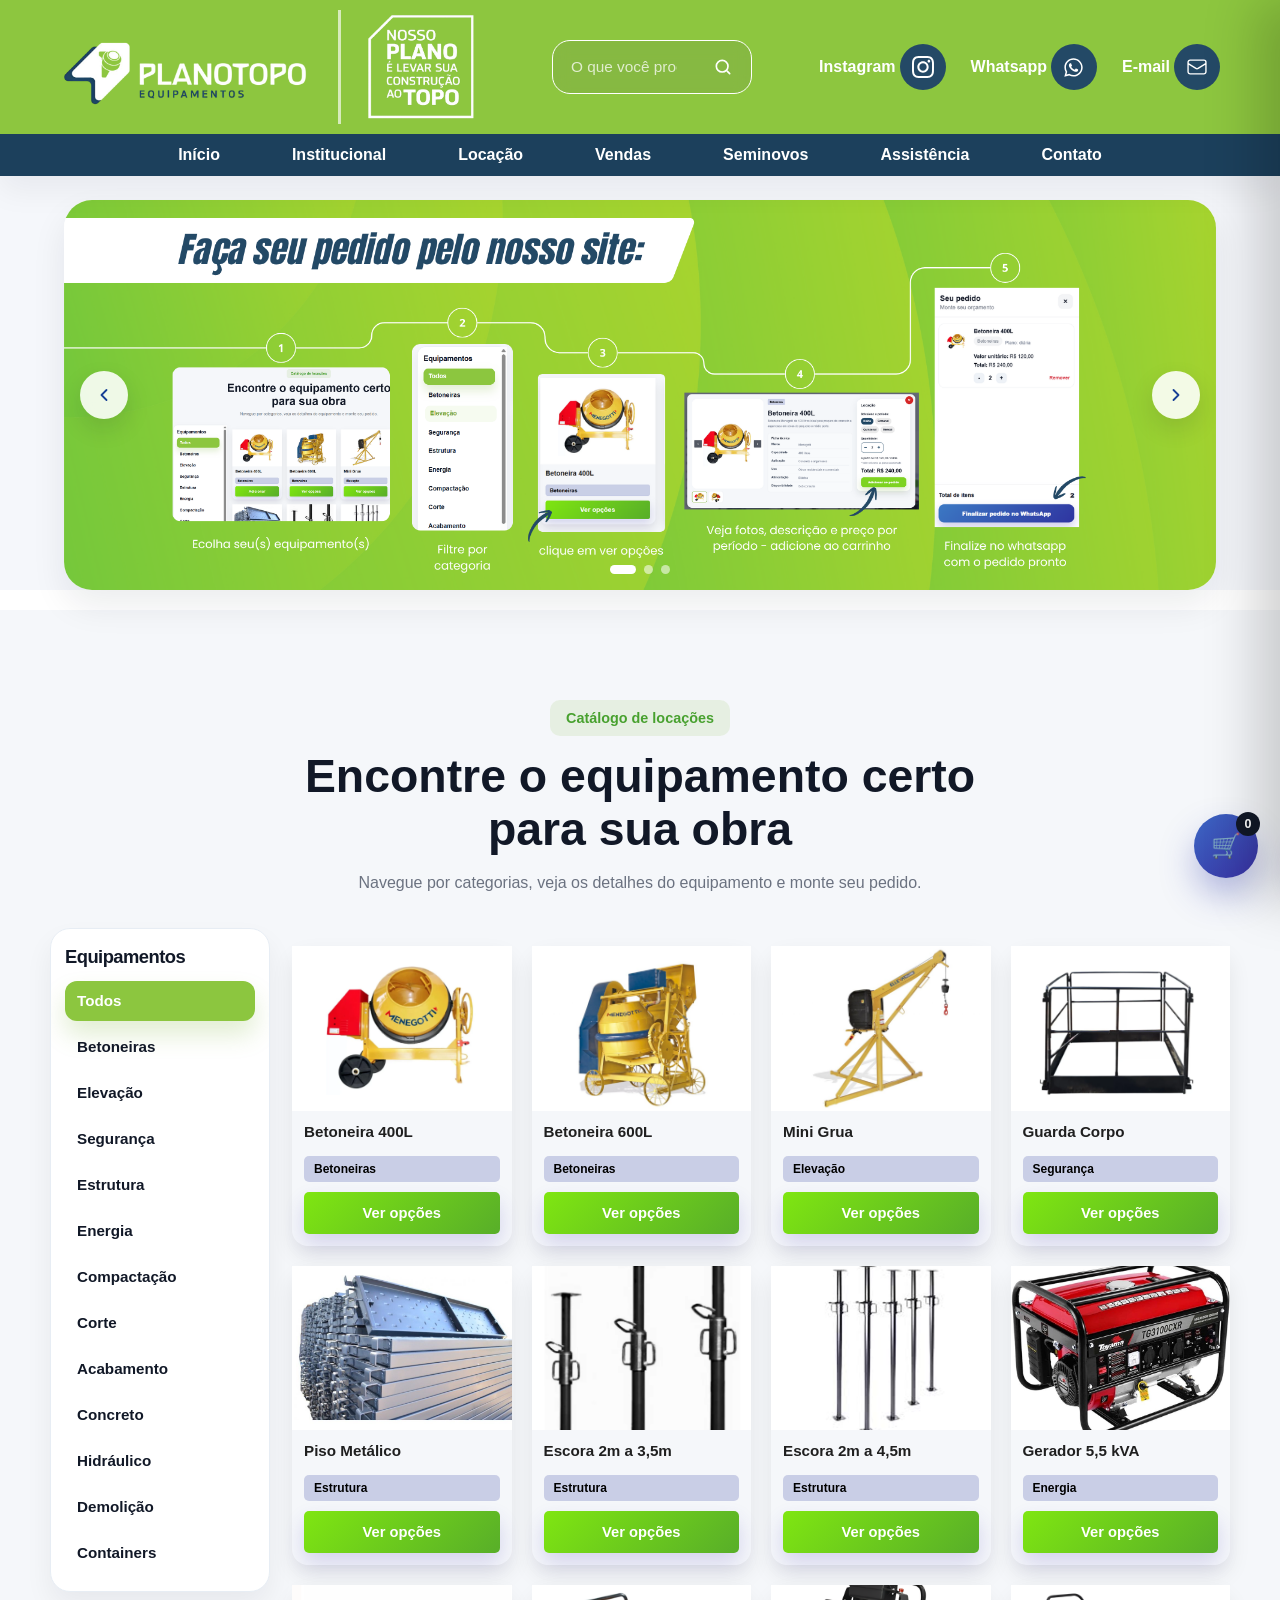
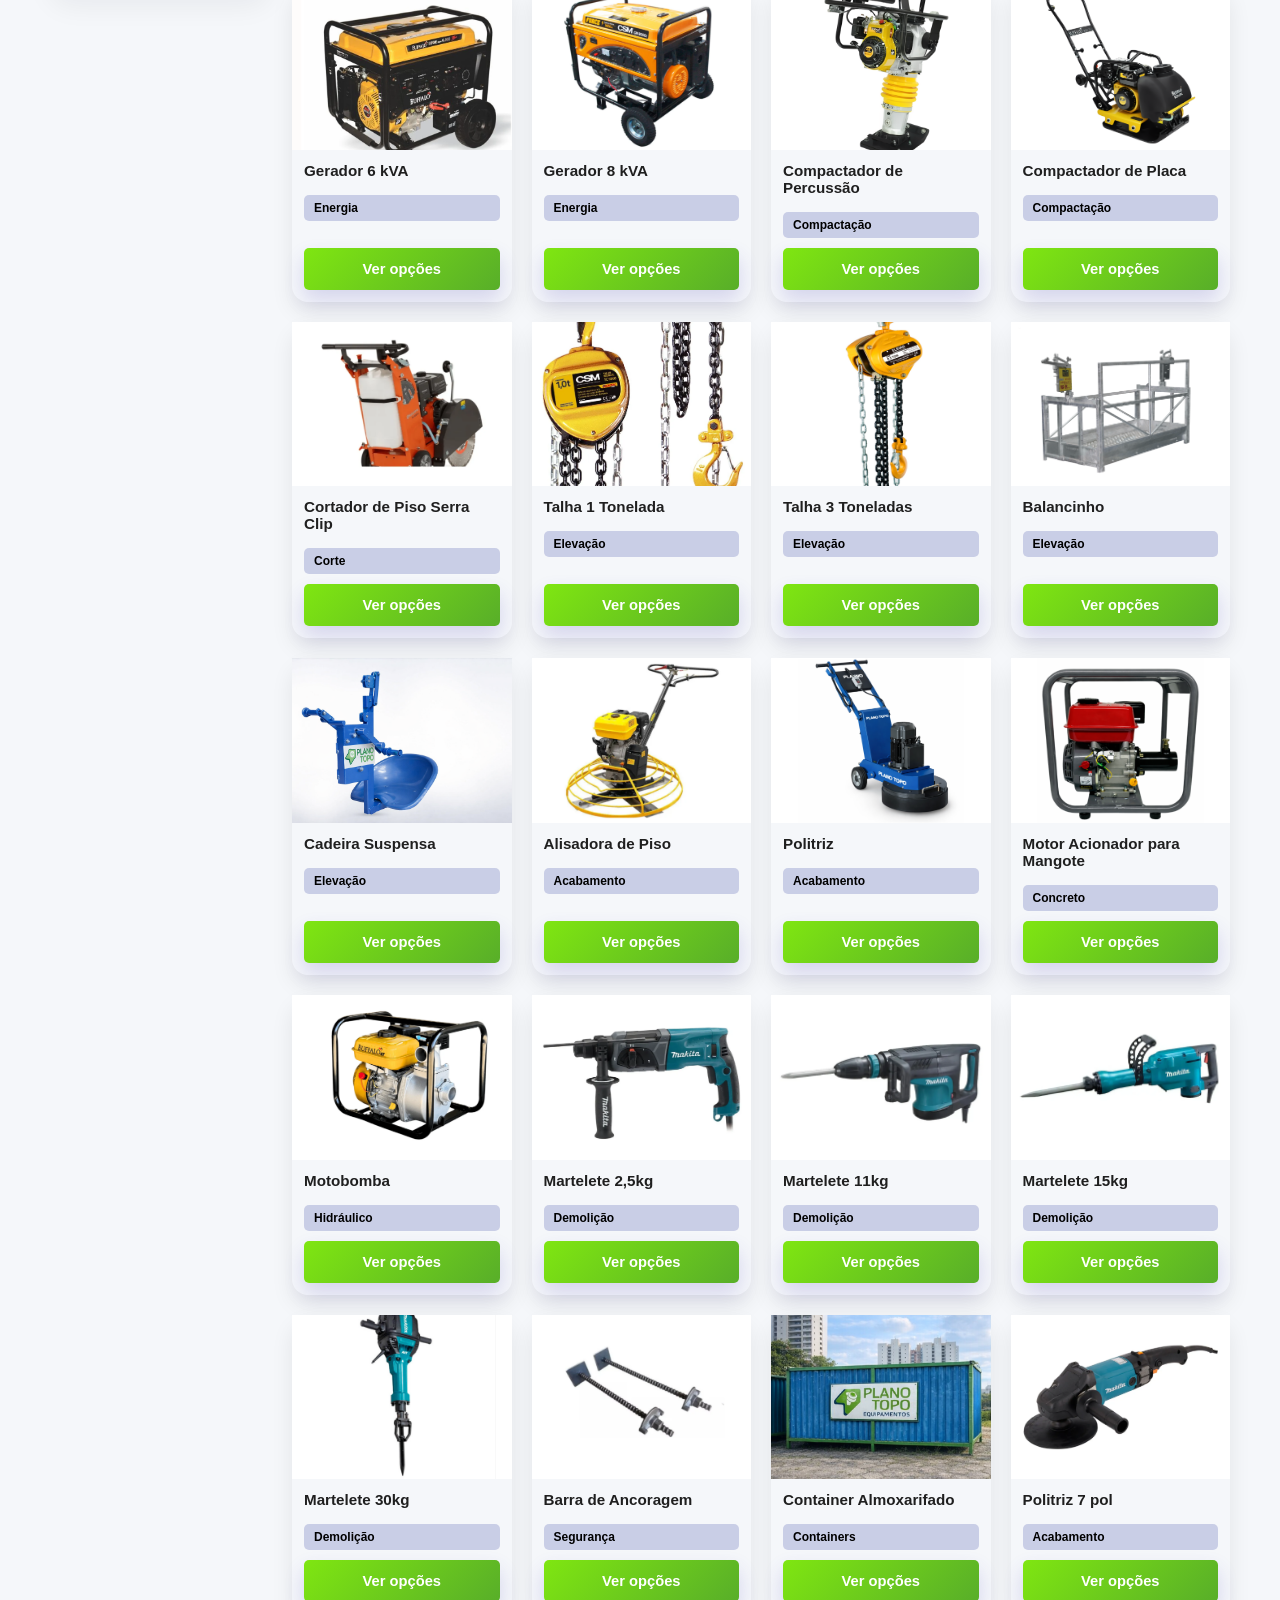
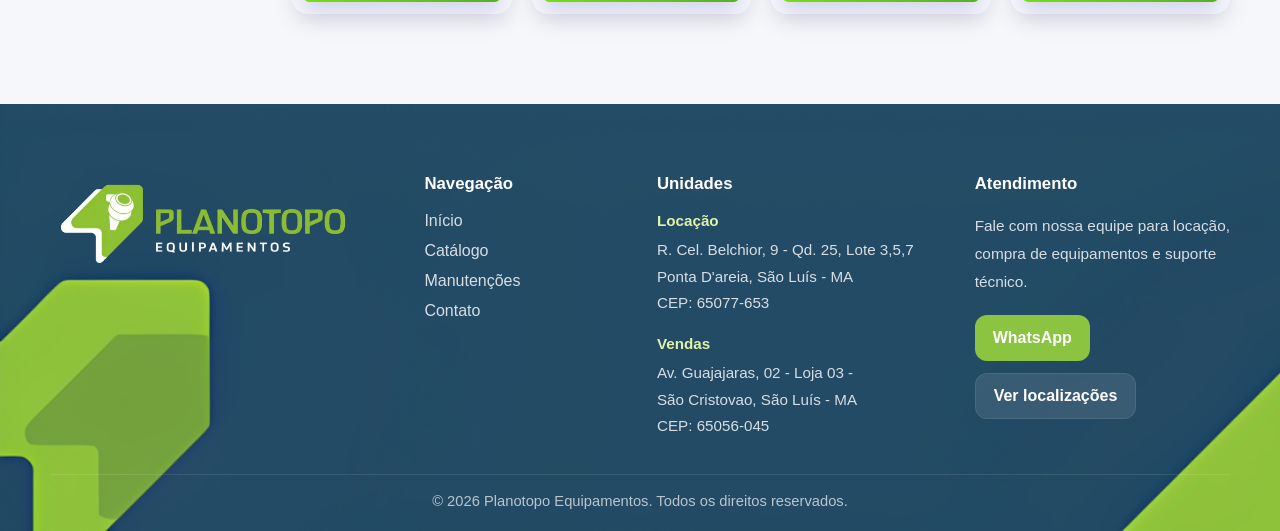
==== commit d2c05466: "Alteração na seção de manutenção e foram adicionados animações por classes." ====
--- a/catalogo.html
+++ b/catalogo.html
@@ -64,7 +64,8 @@
 
                     <div class="store-actions-unic">
                         <span style="color: white; font-weight: bold; cursor: pointer;">Whatsapp</span>
-                        <a href="https://wa.me/5598987575367" class="mobile-header-contact" aria-label="Telefone"  target="_blank">
+                        <a href="https://wa.me/5598987575367" class="mobile-header-contact" aria-label="Telefone"
+                            target="_blank">
                             <svg xmlns="http://www.w3.org/2000/svg" viewBox="0 0 448 512"
                                 class="h-6 w-6 text-[#fff] hover:text-[#128C7E] transition-colors duration-300"
                                 fill="currentColor">
@@ -80,7 +81,7 @@
                     <div class="store-actions-unic">
                         <span style="color: white; font-weight: bold; cursor: pointer;">E-mail</span>
                         <a href="mailto:contato@planotopo.com.br" class="store-header-icon desktop-only"
-                            aria-label="E-mail"  target="_blank">
+                            aria-label="E-mail" target="_blank">
                             <svg xmlns="http://www.w3.org/2000/svg" fill="none" viewBox="0 0 24 24" stroke-width="1.5"
                                 stroke="currentColor"
                                 class="w-6 h-6 text-white-600 hover:text-[#128C7E] transition-colors duration-300">
@@ -207,7 +208,7 @@
         </div>
 
         <div class="mobile-drawer-socials">
-            <a href="https://www.instagram.com/planotopo_slz/" aria-label="Instagram"  target="_blank">
+            <a href="https://www.instagram.com/planotopo_slz/" aria-label="Instagram" target="_blank">
                 <svg viewBox="0 0 24 24" fill="none" aria-hidden="true">
                     <path
                         d="M7 2H17C19.7614 2 22 4.23858 22 7V17C22 19.7614 19.7614 22 17 22H7C4.23858 22 2 19.7614 2 17V7C2 4.23858 4.23858 2 7 2Z"
@@ -219,7 +220,7 @@
                 </svg>
             </a>
 
-            <a href="https://www.facebook.com/PlanotopoEquipamentos/" aria-label="Facebook"  target="_blank">
+            <a href="https://www.facebook.com/PlanotopoEquipamentos/" aria-label="Facebook" target="_blank">
                 <svg viewBox="0 0 24 24" fill="none" aria-hidden="true">
                     <path
                         d="M18 2H15C13.6739 2 12.4021 2.52678 11.4645 3.46447C10.5268 4.40215 10 5.67392 10 7V10H7V14H10V22H14V14H17L18 10H14V7C14 6.73478 14.1054 6.48043 14.2929 6.29289C14.4804 6.10536 14.7348 6 15 6H18V2Z"
@@ -227,7 +228,7 @@
                 </svg>
             </a>
 
-            <a href="linkedin.com/company/planotopo-equipamentos" aria-label="LinkedIn"  target="_blank">
+            <a href="linkedin.com/company/planotopo-equipamentos" aria-label="LinkedIn" target="_blank">
                 <svg viewBox="0 0 24 24" fill="none" aria-hidden="true">
                     <path
                         d="M16 8C17.5913 8 19.1174 8.63214 20.2426 9.75736C21.3679 10.8826 22 12.4087 22 14V21H18V14C18 13.4696 17.7893 12.9609 17.4142 12.5858C17.0391 12.2107 16.5304 12 16 12C15.4696 12 14.9609 12.2107 14.5858 12.5858C14.2107 12.9609 14 13.4696 14 14V21H10V14C10 12.4087 10.6321 10.8826 11.7574 9.75736C12.8826 8.63214 14.4087 8 16 8Z"
@@ -247,6 +248,38 @@
         </div>
     </aside>
 
+    <!--BANNERS-->
+    <section class="hero-slider-section">
+        <div class="hero-slider" id="heroSlider">
+            <div class="hero-slide active">
+                <img src="./assets/images/bannerdesk-4.png" alt="Banner 1">
+            </div>
+
+            <div class="hero-slide">
+                <img src="./assets/images/bannerdesk-3.png" alt="Banner 3">
+            </div>
+
+            <button class="hero-slider-arrow hero-slider-prev" id="heroSliderPrev" aria-label="Banner anterior">
+                <svg viewBox="0 0 24 24" fill="none" aria-hidden="true">
+                    <path d="M15 6L9 12L15 18" stroke="currentColor" stroke-width="2.2" stroke-linecap="round"
+                        stroke-linejoin="round" />
+                </svg>
+            </button>
+
+            <button class="hero-slider-arrow hero-slider-next" id="heroSliderNext" aria-label="Próximo banner">
+                <svg viewBox="0 0 24 24" fill="none" aria-hidden="true">
+                    <path d="M9 6L15 12L9 18" stroke="currentColor" stroke-width="2.2" stroke-linecap="round"
+                        stroke-linejoin="round" />
+                </svg>
+            </button>
+
+            <div class="hero-slider-dots" id="heroSliderDots">
+                <button class="hero-slider-dot active" data-slide="0" aria-label="Ir para banner 1"></button>
+                <button class="hero-slider-dot" data-slide="1" aria-label="Ir para banner 2"></button>
+                <button class="hero-slider-dot" data-slide="2" aria-label="Ir para banner 3"></button>
+            </div>
+        </div>
+    </section>
 
     <!-- MARKETPLACE SECTION -->
     <section class="marketplace" id="equipamentos">
@@ -475,6 +508,7 @@
     <script src="categoria.js"></script>
     <script src="header.js"></script>
     <script src="planos.js"></script>
+    <script src="hero.js"></script>
 
 </body>
 
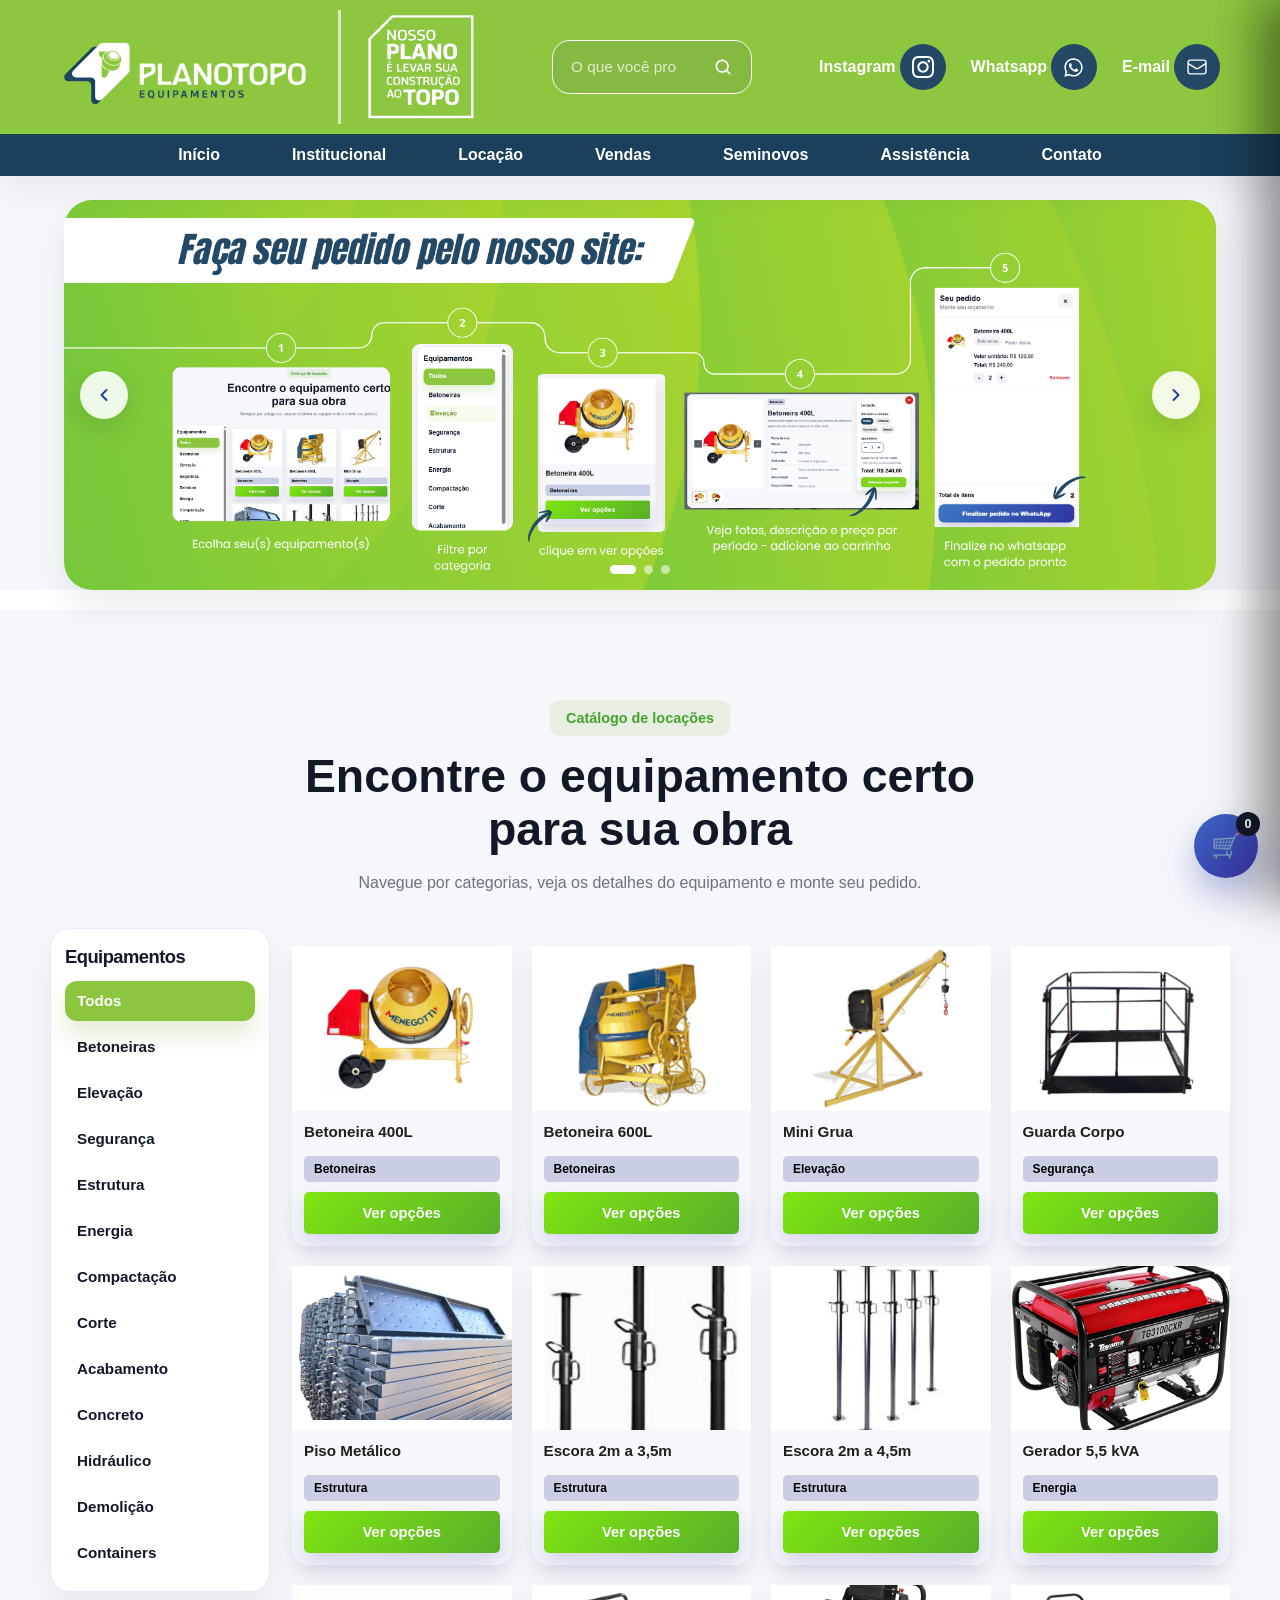
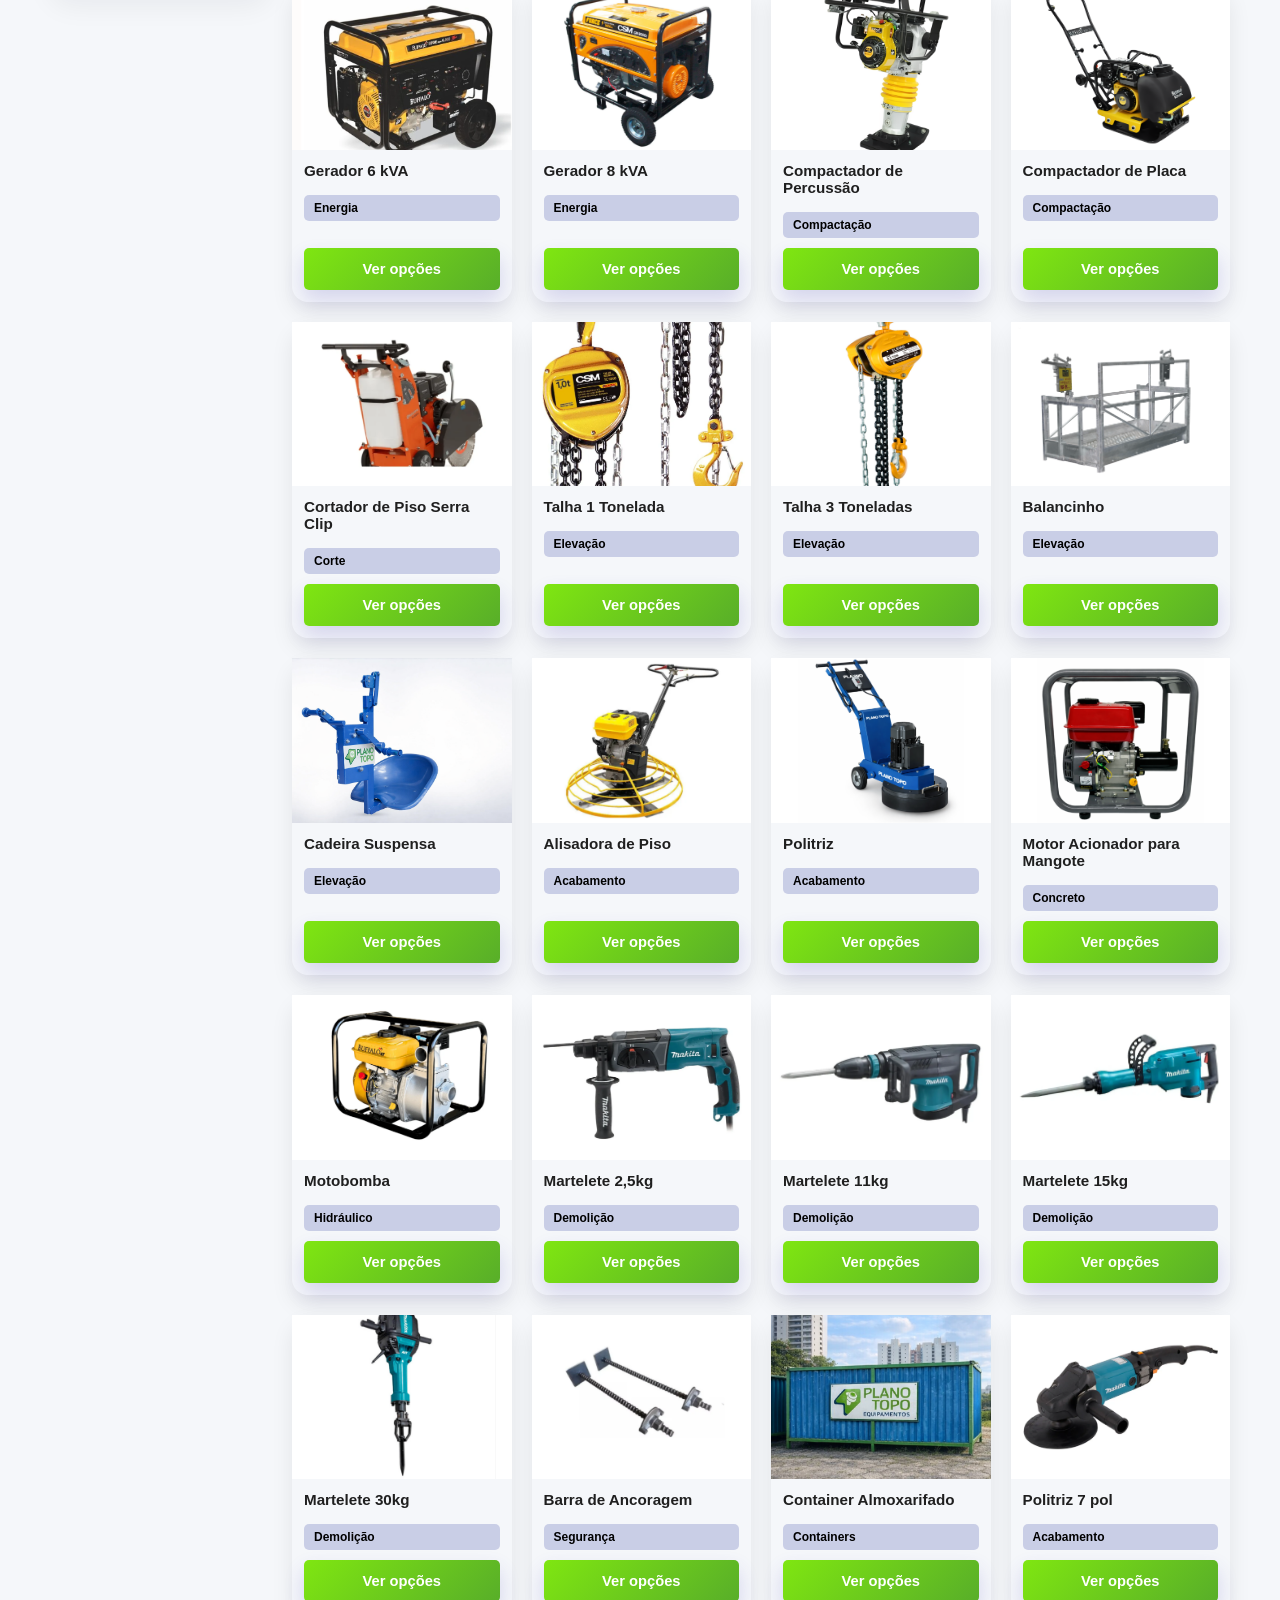
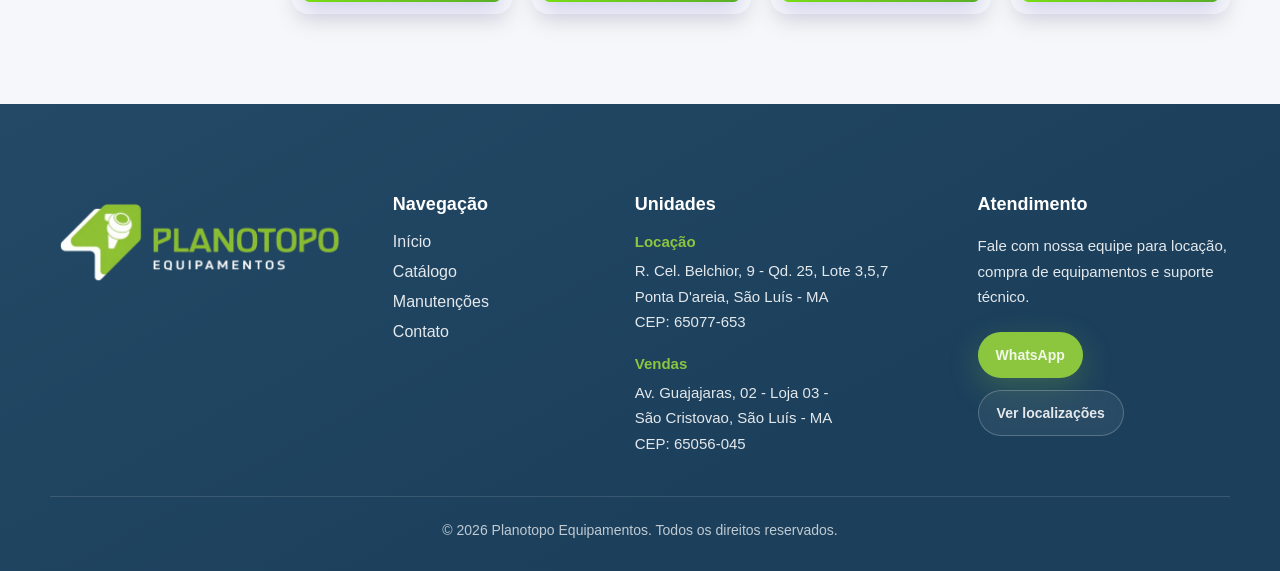
==== commit 34c56bae: "Correção no header mobile" ====
--- a/catalogo.html
+++ b/catalogo.html
@@ -188,7 +188,7 @@
         </nav>
 
         <div class="mobile-drawer-address">
-            <h4>EndereçoS Físicos</h4><br>
+            <h4>Endereços Físicos</h4><br>
 
             <h4>Locação</h4>
             <p>
--- a/style.css
+++ b/style.css
@@ -15,4 +15,6 @@
 @import url('styles/faq.css');
 @import url('styles/banner-catalogo.css');
 @import url('styles/team.css');
-@import url('styles/btn-flutuante-wap.css');+@import url('styles/btn-flutuante-wap.css');
+@import url('styles/servico.css');
+@import url('styles/navegacao.css');
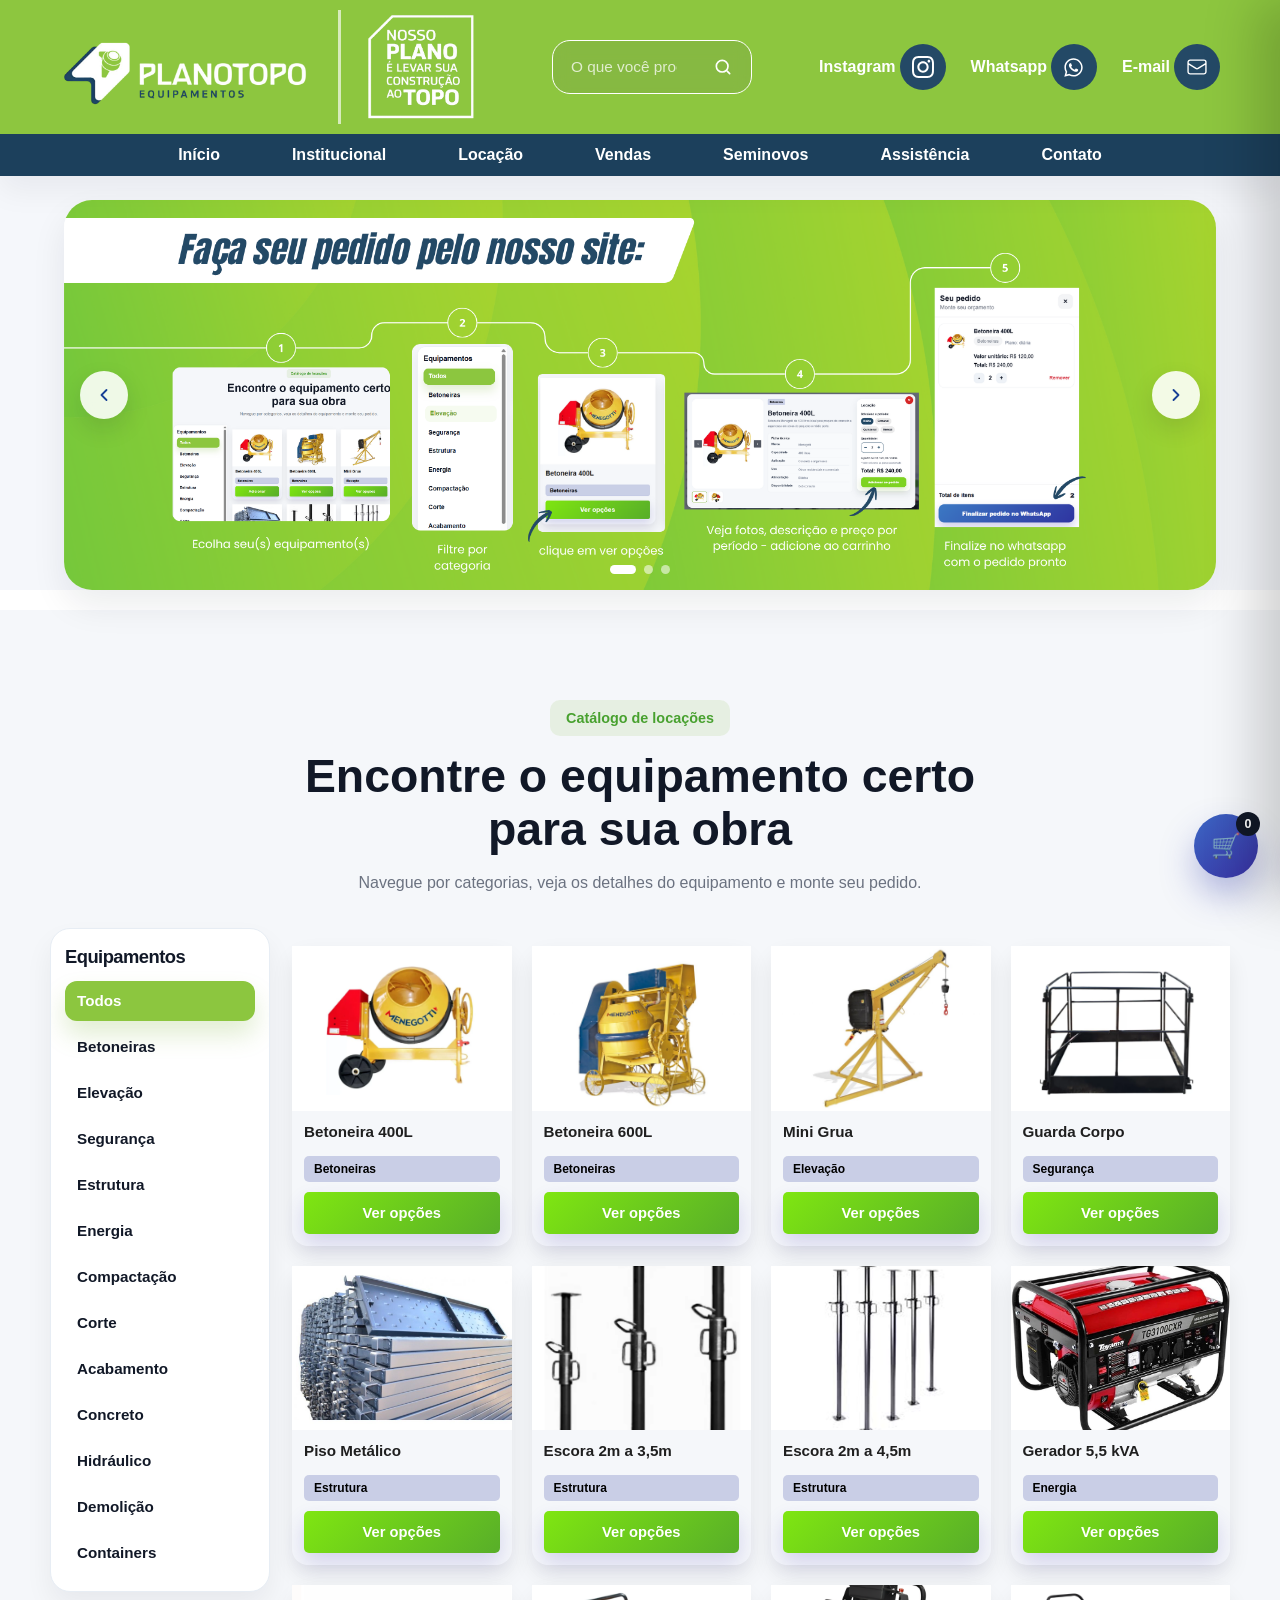
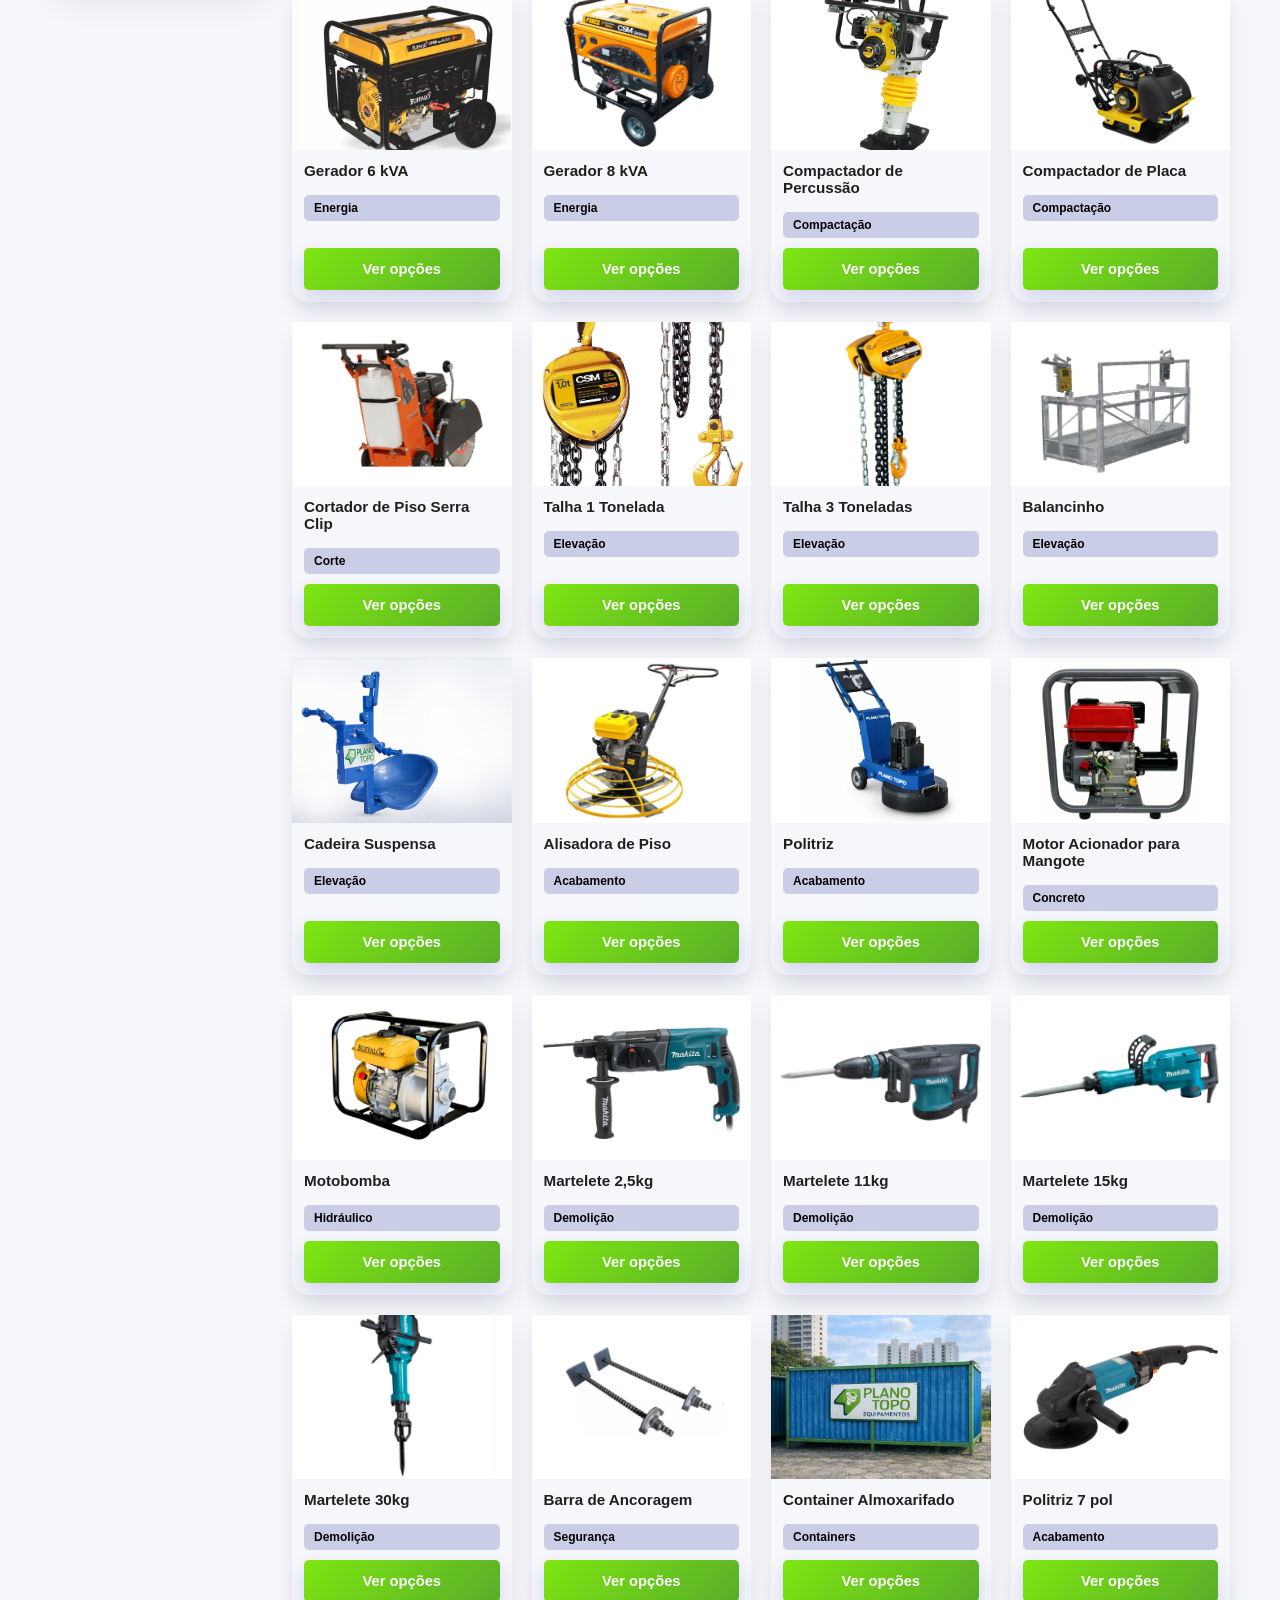
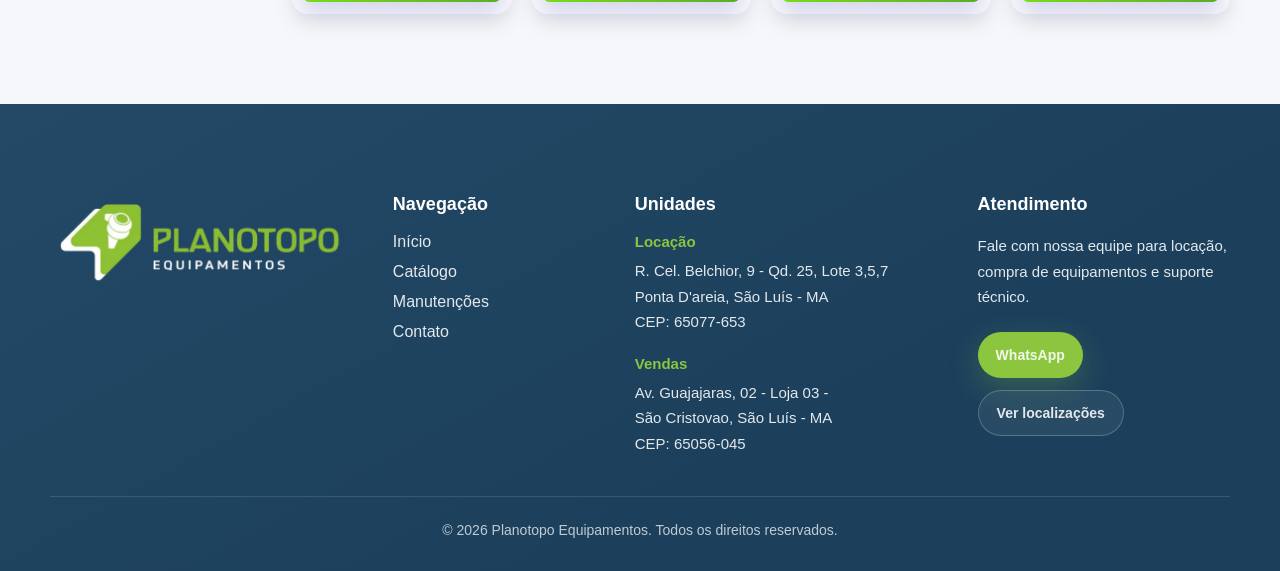
==== commit 20662363: "Ajustes de funcionamento do header" ====
--- a/catalogo.html
+++ b/catalogo.html
@@ -17,8 +17,8 @@
                 <a href="index.html" class="store-brand">
                     <img src="./assets/icon/logo_planotopo.png" alt="Plano Topo Equipamentos" class="store-brand-logo">
                     <div class="linha-vertical"></div>
-                    <img src="assets/icon/ChatGPT_Image_11_de_abr._de_2026__11_20_44-removebg-preview.png" alt=""
-                        class="store-brand-img">
+                    <img src="assets/icon/ChatGPT_Image_11_de_abr._de_2026__11_20_44-removebg-preview.png"
+                        alt="nosso plano" class="store-brand-img">
                     <div class="store-brand-text">
                     </div>
                 </a>
@@ -92,10 +92,6 @@
 
                     </div>
 
-
-
-
-
                     <button class="store-menu-toggle" id="menuToggle" aria-label="Abrir menu" aria-expanded="false">
                         <span></span>
                         <span></span>
@@ -113,7 +109,7 @@
                     <a href="catalogo.html">Locação</a>
                     <a href="#">Vendas</a>
                     <a href="#">Seminovos</a>
-                    <a href="#manutencoes">Assistência</a>
+                    <a href="#asssitenciaDiv">Assistência</a>
                     <a href="#contato">Contato</a>
                 </nav>
             </div>
@@ -128,13 +124,18 @@
 
             <!--MOBILE-->
             <div class="mobile-header-actions">
-                <a href="https://wa.me/5598987575367" class="mobile-header-contact" aria-label="Telefone">
-                    <svg viewBox="0 0 24 24" fill="none" aria-hidden="true">
+                <a href="https://wa.me/5598987575367" class="mobile-header-contact" aria-label="Telefone"
+                    target="_blank">
+                    <svg xmlns="http://www.w3.org/2000/svg" viewBox="0 0 448 512"
+                        class="h-6 w-6 text-[#fff] hover:text-[#234966] transition-colors duration-300"
+                        fill="currentColor">
+                        <!-- WhatsApp Icon Path -->
                         <path
-                            d="M22 16.92V19.2C22 19.64 21.64 20 21.2 20C10.6 20 4 13.4 4 2.8C4 2.36 4.36 2 4.8 2H7.1C7.49 2 7.82 2.28 7.89 2.66L8.45 5.7C8.51 6.03 8.4 6.37 8.15 6.6L6.05 8.55C7.2 11.37 9.63 13.8 12.45 14.95L14.4 12.85C14.63 12.6 14.97 12.49 15.3 12.55L18.34 13.11C18.72 13.18 19 13.51 19 13.9V16.2C19 16.64 18.64 17 18.2 17H16.92"
-                            stroke="currentColor" stroke-width="2" stroke-linecap="round" stroke-linejoin="round" />
+                            d="M380.9 97.1C339 55.1 283.2 32 223.9 32c-122.4 0-222 99.6-222 222 0 39.1 10.2 77.3 29.6 111L0 480l117.7-30.9c32.4 17.7 68.9 27 106.1 27h.1c122.3 0 224.1-99.6 224.1-222 0-59.3-25.2-115-67.1-157zm-157 341.6c-33.2 0-65.7-8.9-94-25.7l-6.7-4-69.8 18.3L72 359.2l-4.4-7c-18.5-29.4-28.2-63.3-28.2-98.2 0-101.7 82.8-184.5 184.6-184.5 49.3 0 95.6 19.2 130.4 54.1 34.8 34.9 56.2 81.2 56.1 130.5 0 101.8-84.9 184.6-186.6 184.6zm101.2-138.2c-5.5-2.8-32.8-16.2-37.9-18-5.1-1.9-8.8-2.8-12.4 2.8-3.7 5.6-14.3 18-17.6 21.8-3.2 3.7-6.5 4.2-12 1.4-5.5-2.8-23.2-8.5-44.2-27.2-16.4-14.6-27.4-32.7-30.6-38.2-3.2-5.6-.3-8.6 2.5-11.3 2.5-2.5 5.5-6.5 8.3-9.7 2.8-3.3 3.7-5.6 5.6-9.3 1.8-3.7.9-6.9-.5-9.7-1.4-2.8-12.4-29.8-17-41.1-4.5-10.9-9.1-9.4-12.4-9.6-3.2-.2-6.9-.2-10.6-.2-3.7 0-9.7 1.4-14.8 6.9-5.1 5.6-19.4 19-19.4 46.3 0 27.3 19.9 53.7 22.6 57.4 2.8 3.7 39.1 59.7 94.8 83.8 13.2 5.8 23.5 9.2 31.5 11.8 13.3 4.2 25.4 3.6 35 2.2 10.7-1.6 32.8-13.4 37.4-26.4 4.6-13 4.6-24.1 3.2-26.4-1.3-2.5-5-3.9-10.5-6.6z"""
+                            ) />>
                     </svg>
                 </a>
+
 
                 <button class="mobile-header-toggle" id="menuToggleMobile" aria-label="Abrir menu"
                     aria-expanded="false">
@@ -170,9 +171,8 @@
     <aside class="mobile-drawer" id="mobileMenu" aria-hidden="true">
         <div class="mobile-drawer-top">
             <div class="mobile-drawer-brand">
-                <img src="assets/icon/logo_planotopo.png" alt="Plano Topo Equipamentos">
+                <img src="assets/icon/planotopo_footer.png" alt="Plano Topo Equipamentos">
                 <div>
-                    <span>Locação e venda de Equipamentos</span>
                 </div>
             </div>
 
@@ -183,7 +183,11 @@
 
         <nav class="mobile-drawer-nav">
             <a href="index.html">Início</a>
-            <a href="catalogo.html">Catálogo</a>
+            <a href="index.html">Institucional</a>
+            <a href="catalogo.html">Locação</a>
+            <a href="#">Vendas</a>
+            <a href="#">Seminovos</a>
+            <a href="#asssitenciaDiv">Assistência</a>
             <a href="#contato">Contato</a>
         </nav>
 
@@ -248,6 +252,7 @@
         </div>
     </aside>
 
+
     <!--BANNERS-->
     <section class="hero-slider-section">
         <div class="hero-slider" id="heroSlider">
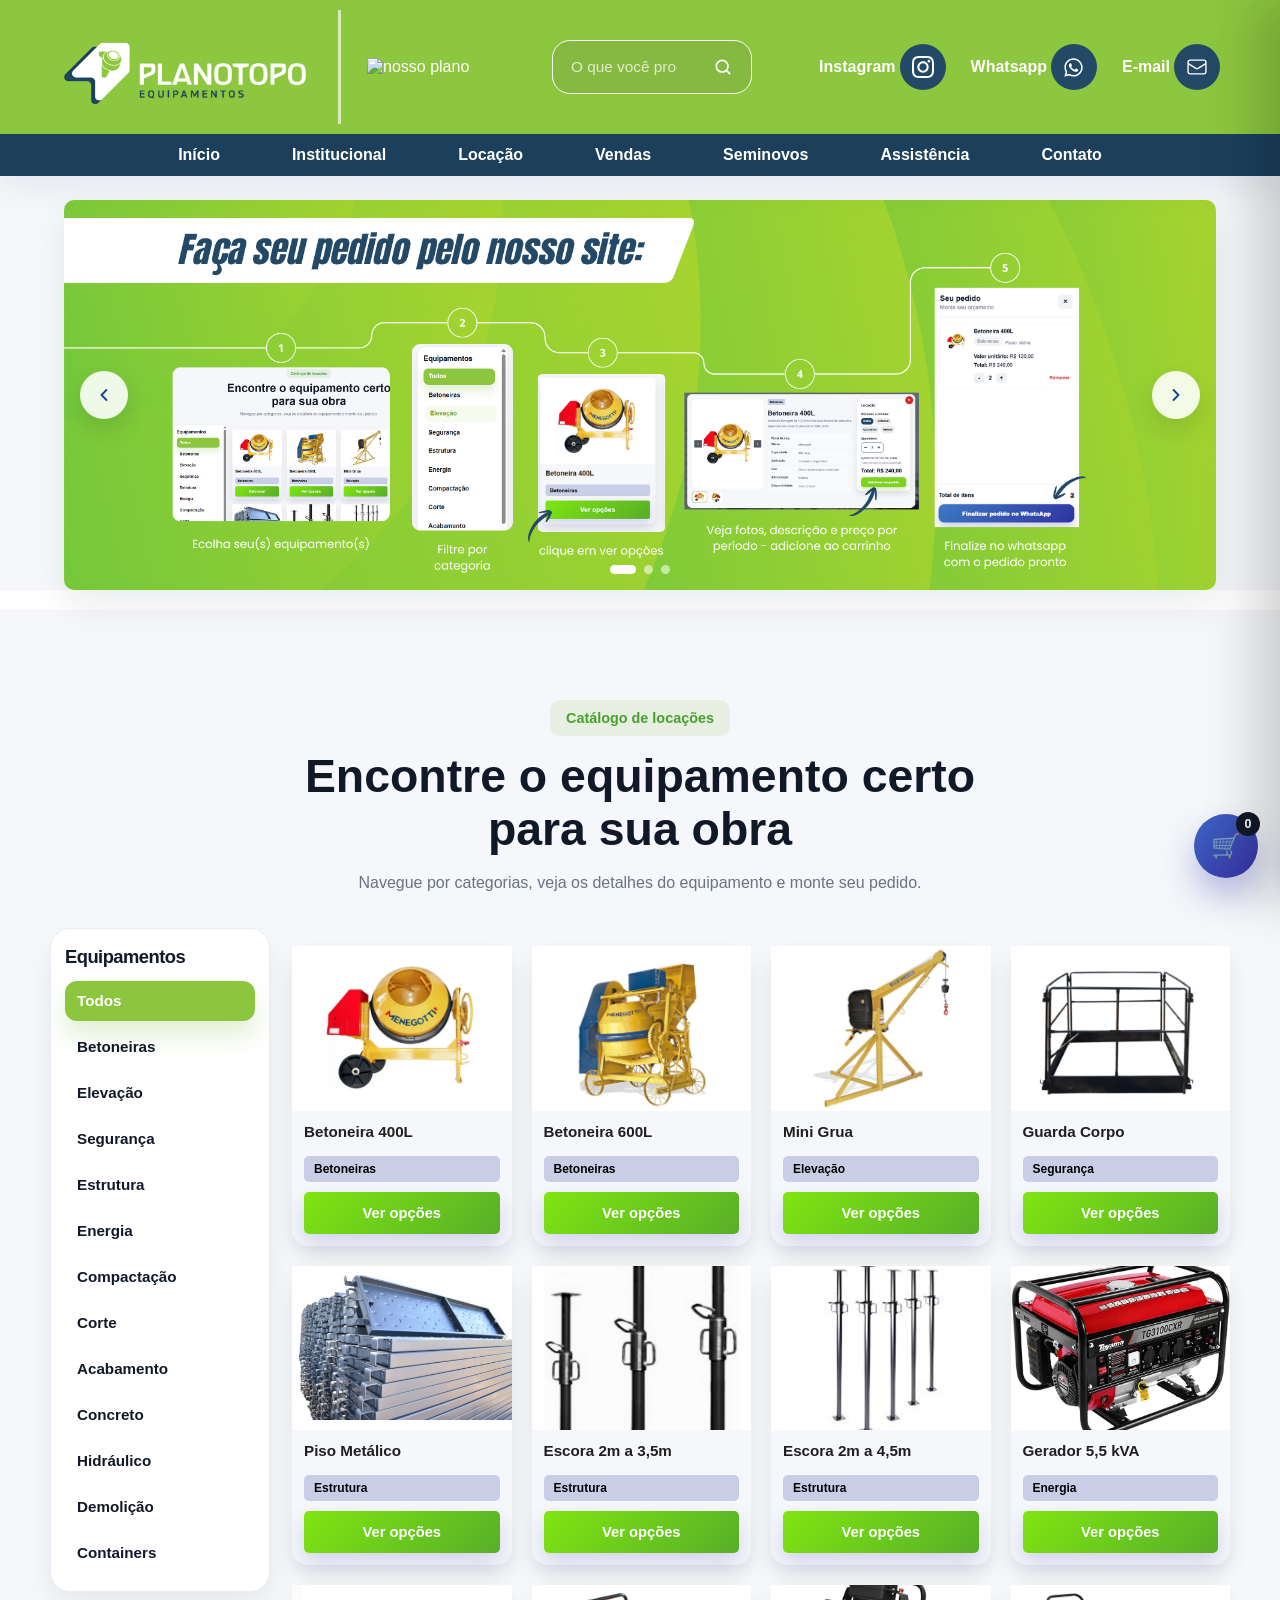
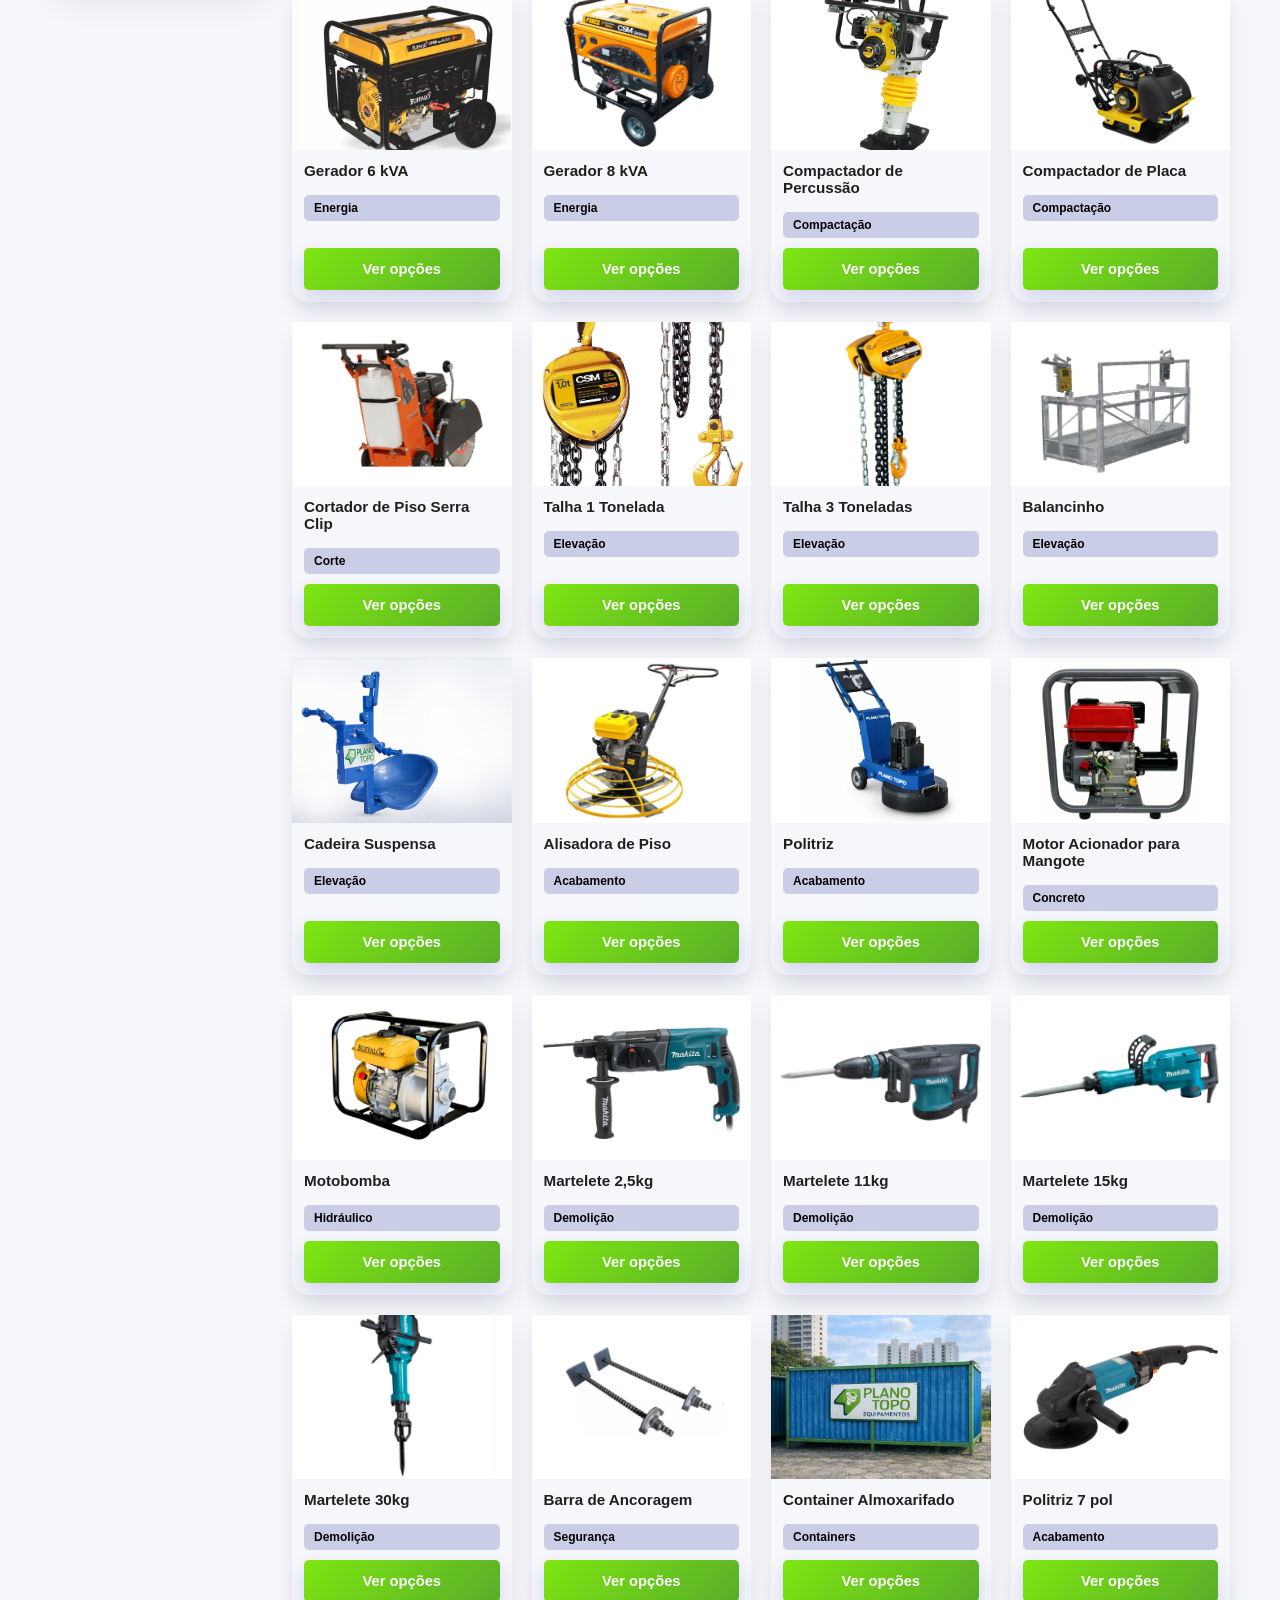
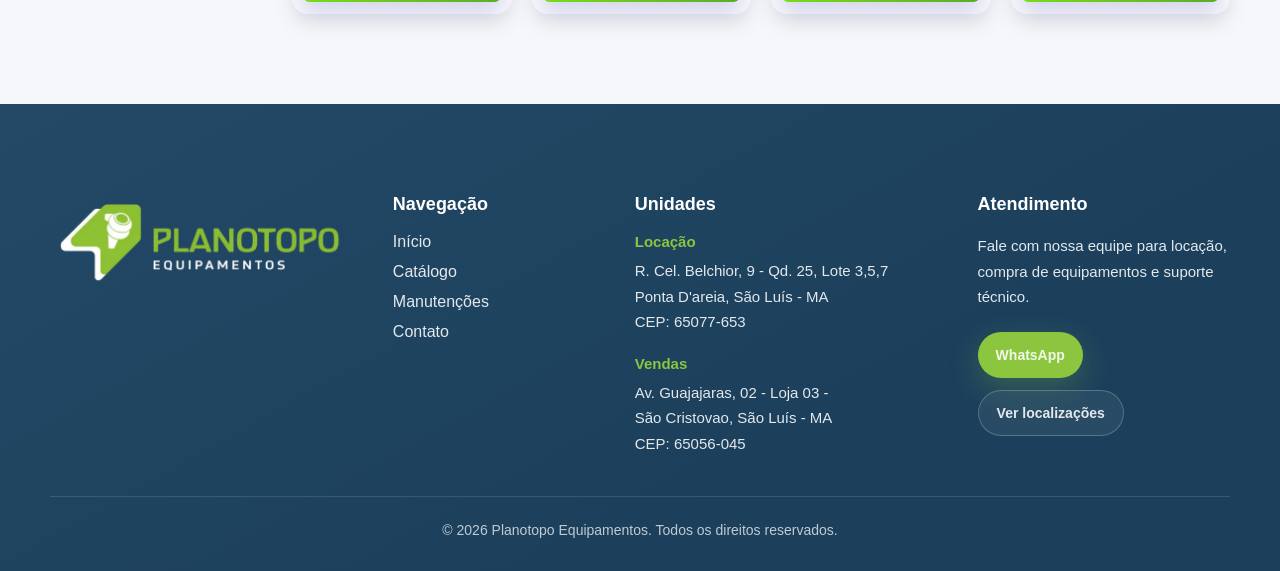
==== commit 2df533a2: "Removido secção de loacalização e adicionado feedbacks." ====
--- a/catalogo.html
+++ b/catalogo.html
@@ -264,6 +264,10 @@
                 <img src="./assets/images/bannerdesk-3.png" alt="Banner 3">
             </div>
 
+            <div class="hero-slide">
+                <img src="./assets/images/bannerdesk-5.png" alt="Banner 3">
+            </div>
+
             <button class="hero-slider-arrow hero-slider-prev" id="heroSliderPrev" aria-label="Banner anterior">
                 <svg viewBox="0 0 24 24" fill="none" aria-hidden="true">
                     <path d="M15 6L9 12L15 18" stroke="currentColor" stroke-width="2.2" stroke-linecap="round"
--- a/style.css
+++ b/style.css
@@ -17,4 +17,5 @@
 @import url('styles/team.css');
 @import url('styles/btn-flutuante-wap.css');
 @import url('styles/servico.css');
-@import url('styles/navegacao.css');+@import url('styles/boasvindas.css');
+@import url('styles/feedback.css');
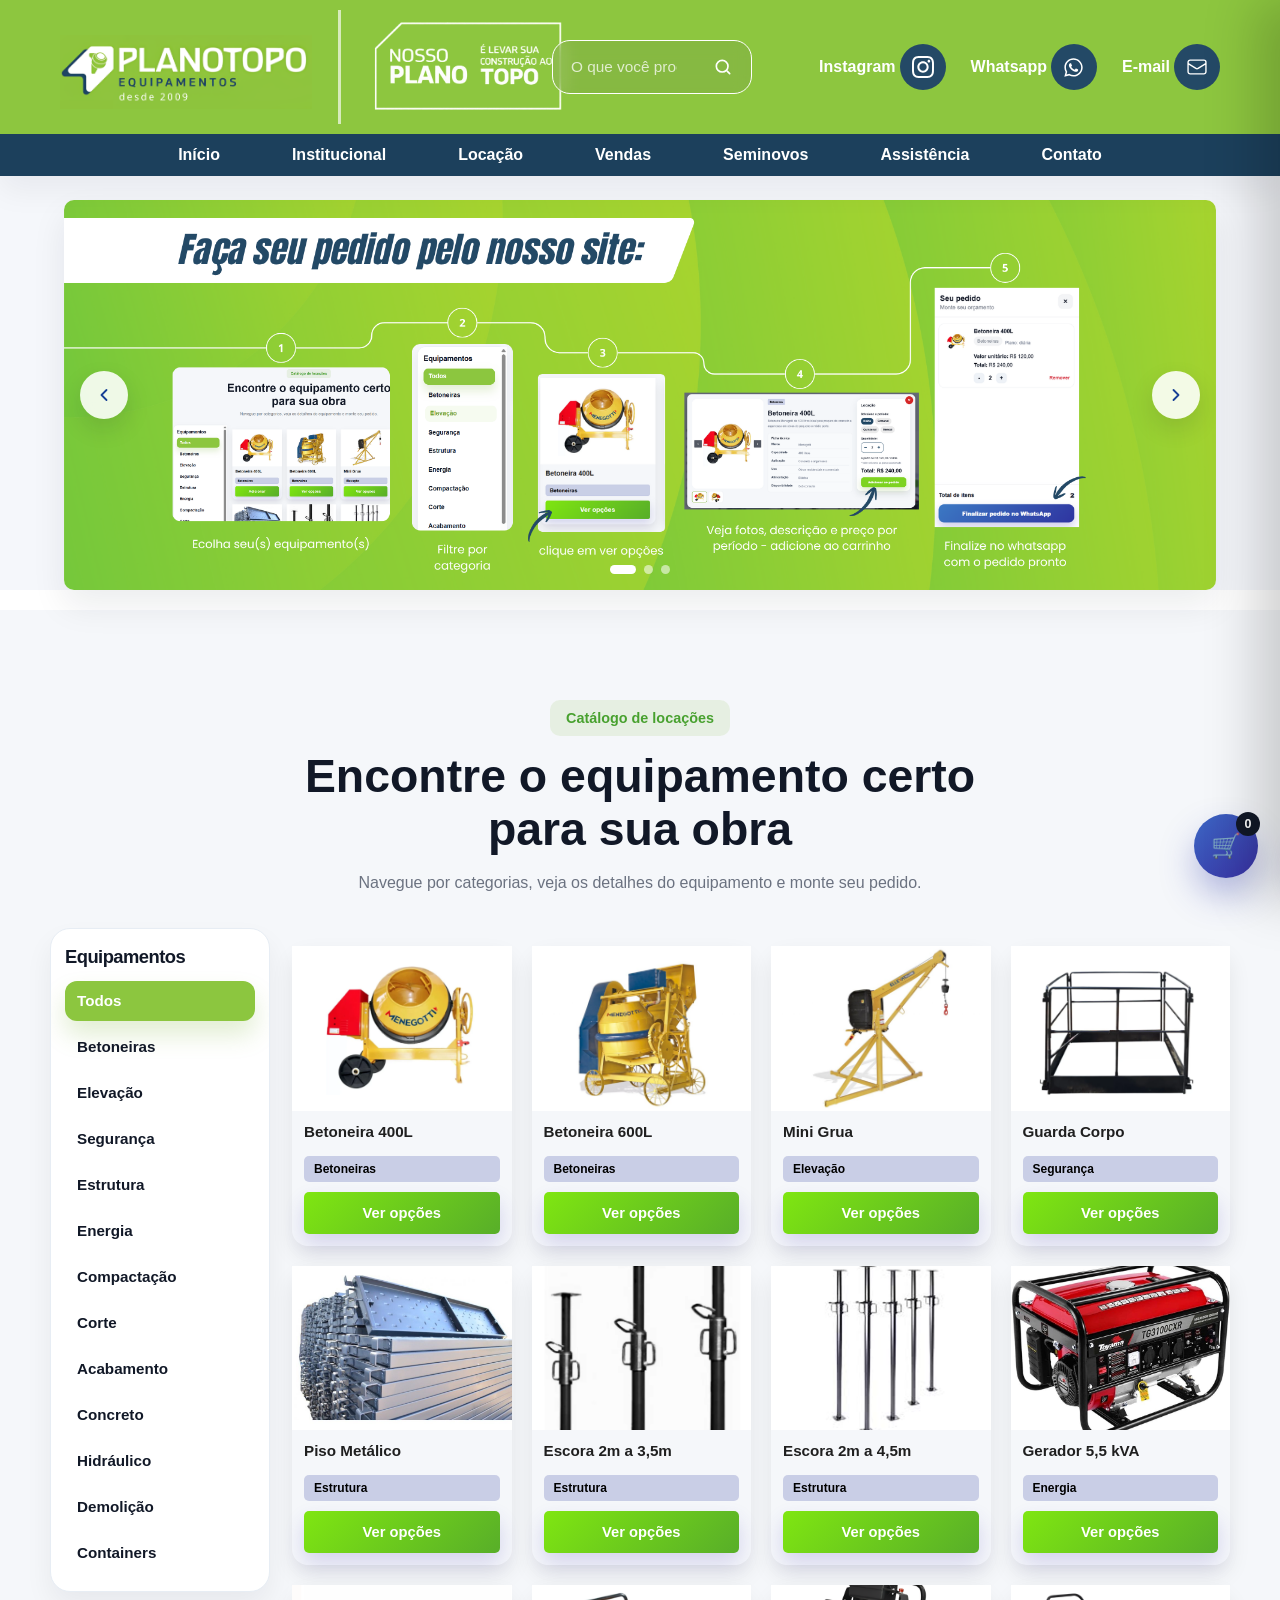
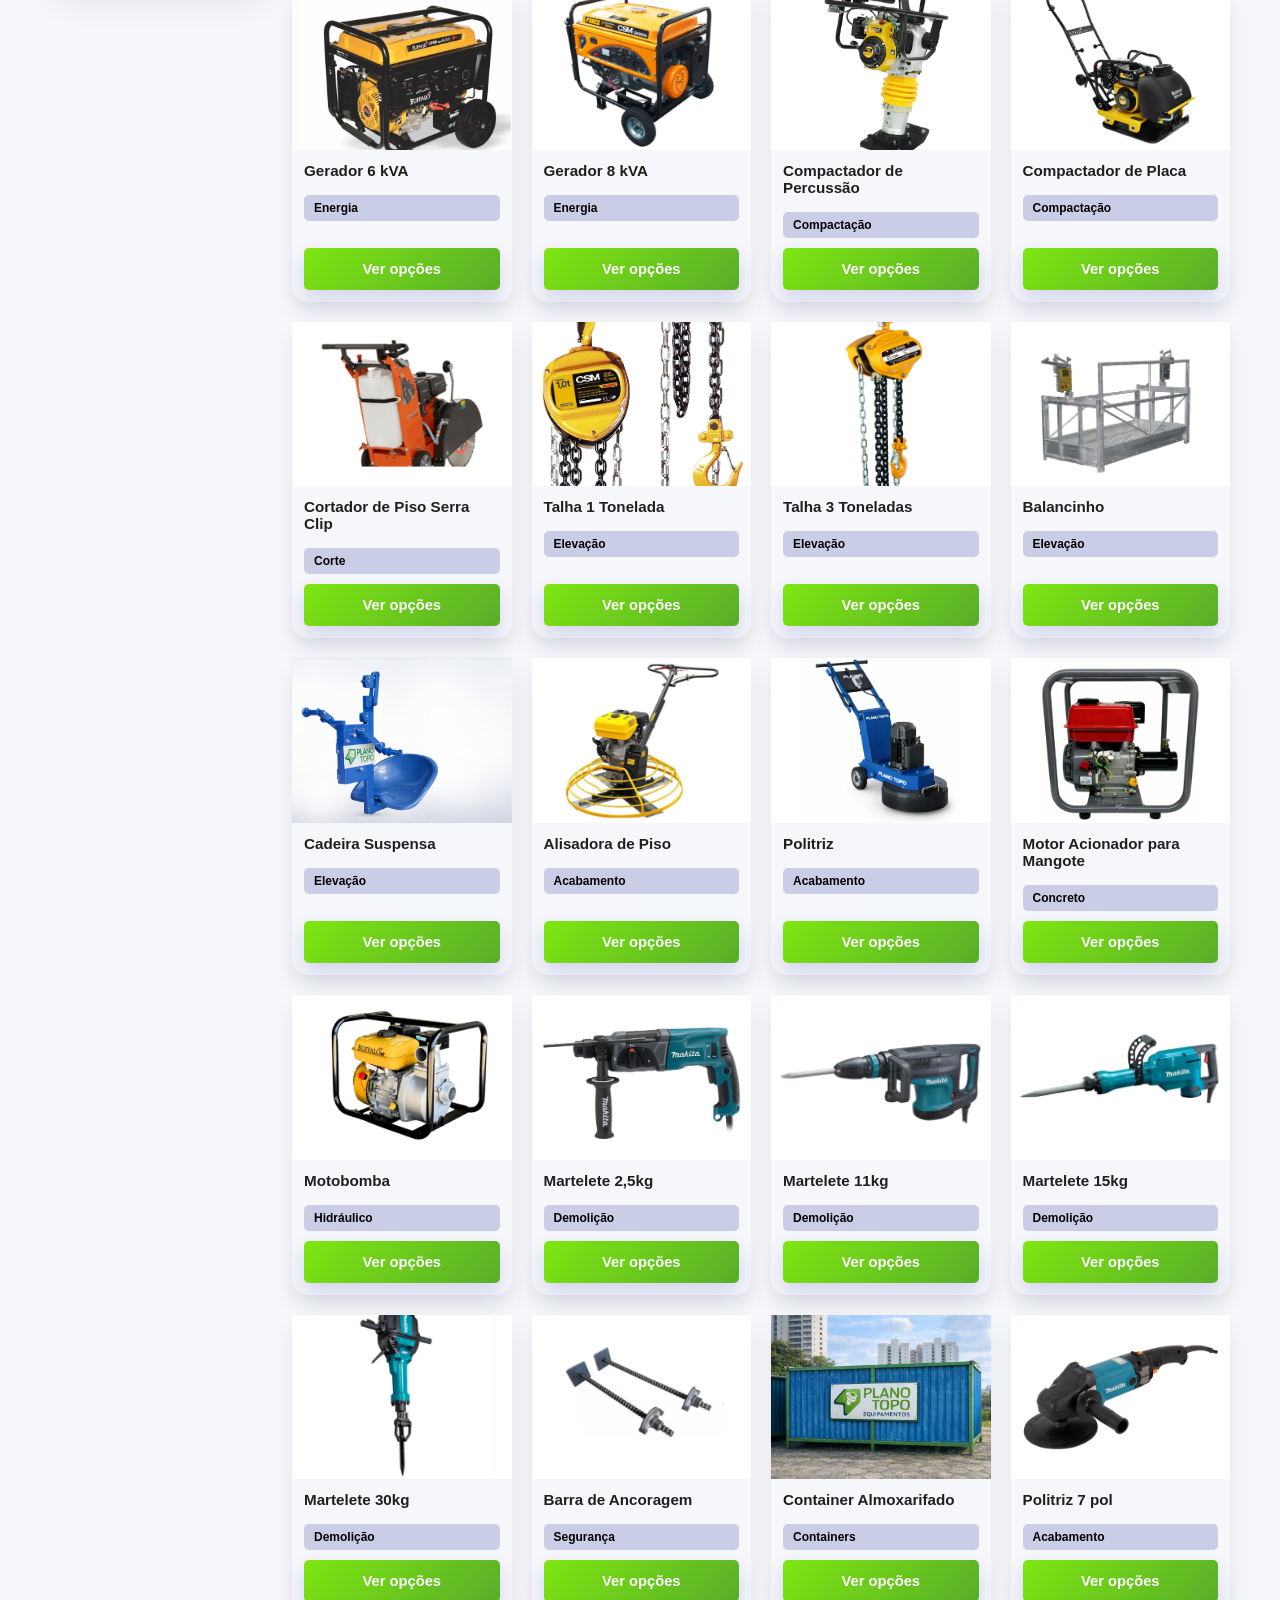
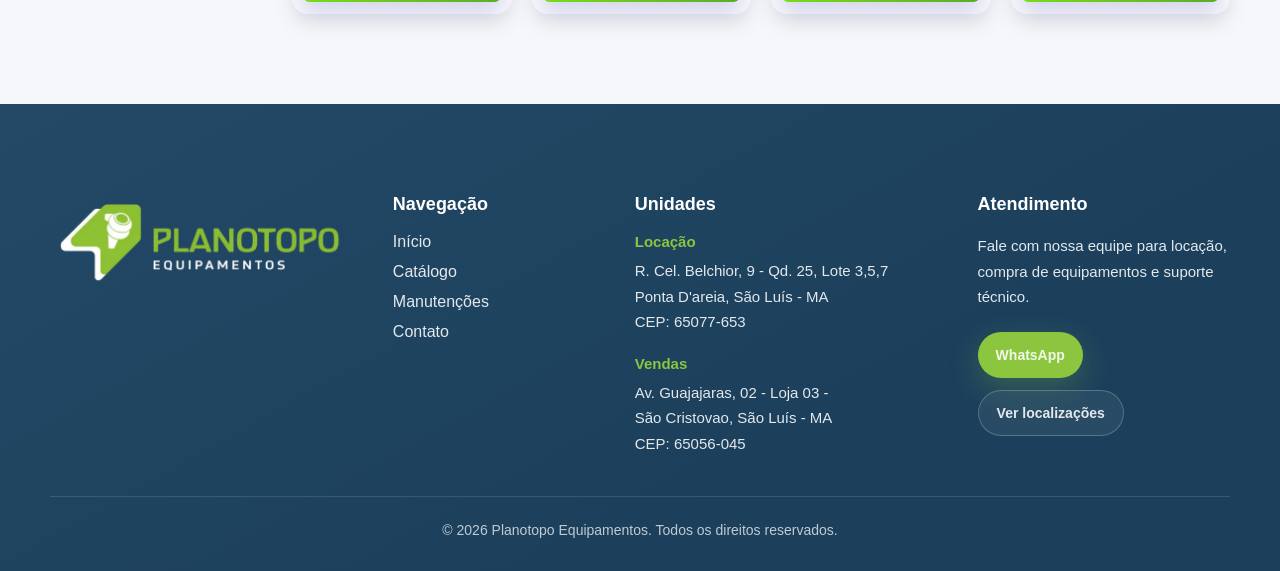
==== commit beff0834: "Site finalizado" ====
--- a/catalogo.html
+++ b/catalogo.html
@@ -15,10 +15,9 @@
         <div class="store-header-top">
             <div class="container store-header-top-inner">
                 <a href="index.html" class="store-brand">
-                    <img src="./assets/icon/logo_planotopo.png" alt="Plano Topo Equipamentos" class="store-brand-logo">
+                    <img src="./assets/icon/planotopo_new.png" alt="Plano Topo Equipamentos" class="store-brand-logo">
                     <div class="linha-vertical"></div>
-                    <img src="assets/icon/ChatGPT_Image_11_de_abr._de_2026__11_20_44-removebg-preview.png"
-                        alt="nosso plano" class="store-brand-img">
+                    <img src="assets/icon/img-slogan.png" alt="nosso plano" class="store-brand-img">
                     <div class="store-brand-text">
                     </div>
                 </a>
@@ -252,7 +251,6 @@
         </div>
     </aside>
 
-
     <!--BANNERS-->
     <section class="hero-slider-section">
         <div class="hero-slider" id="heroSlider">
--- a/style.css
+++ b/style.css
@@ -18,4 +18,5 @@
 @import url('styles/btn-flutuante-wap.css');
 @import url('styles/servico.css');
 @import url('styles/boasvindas.css');
-@import url('styles/feedback.css');+@import url('styles/feedback.css');
+@import url('styles/indicadores.css');
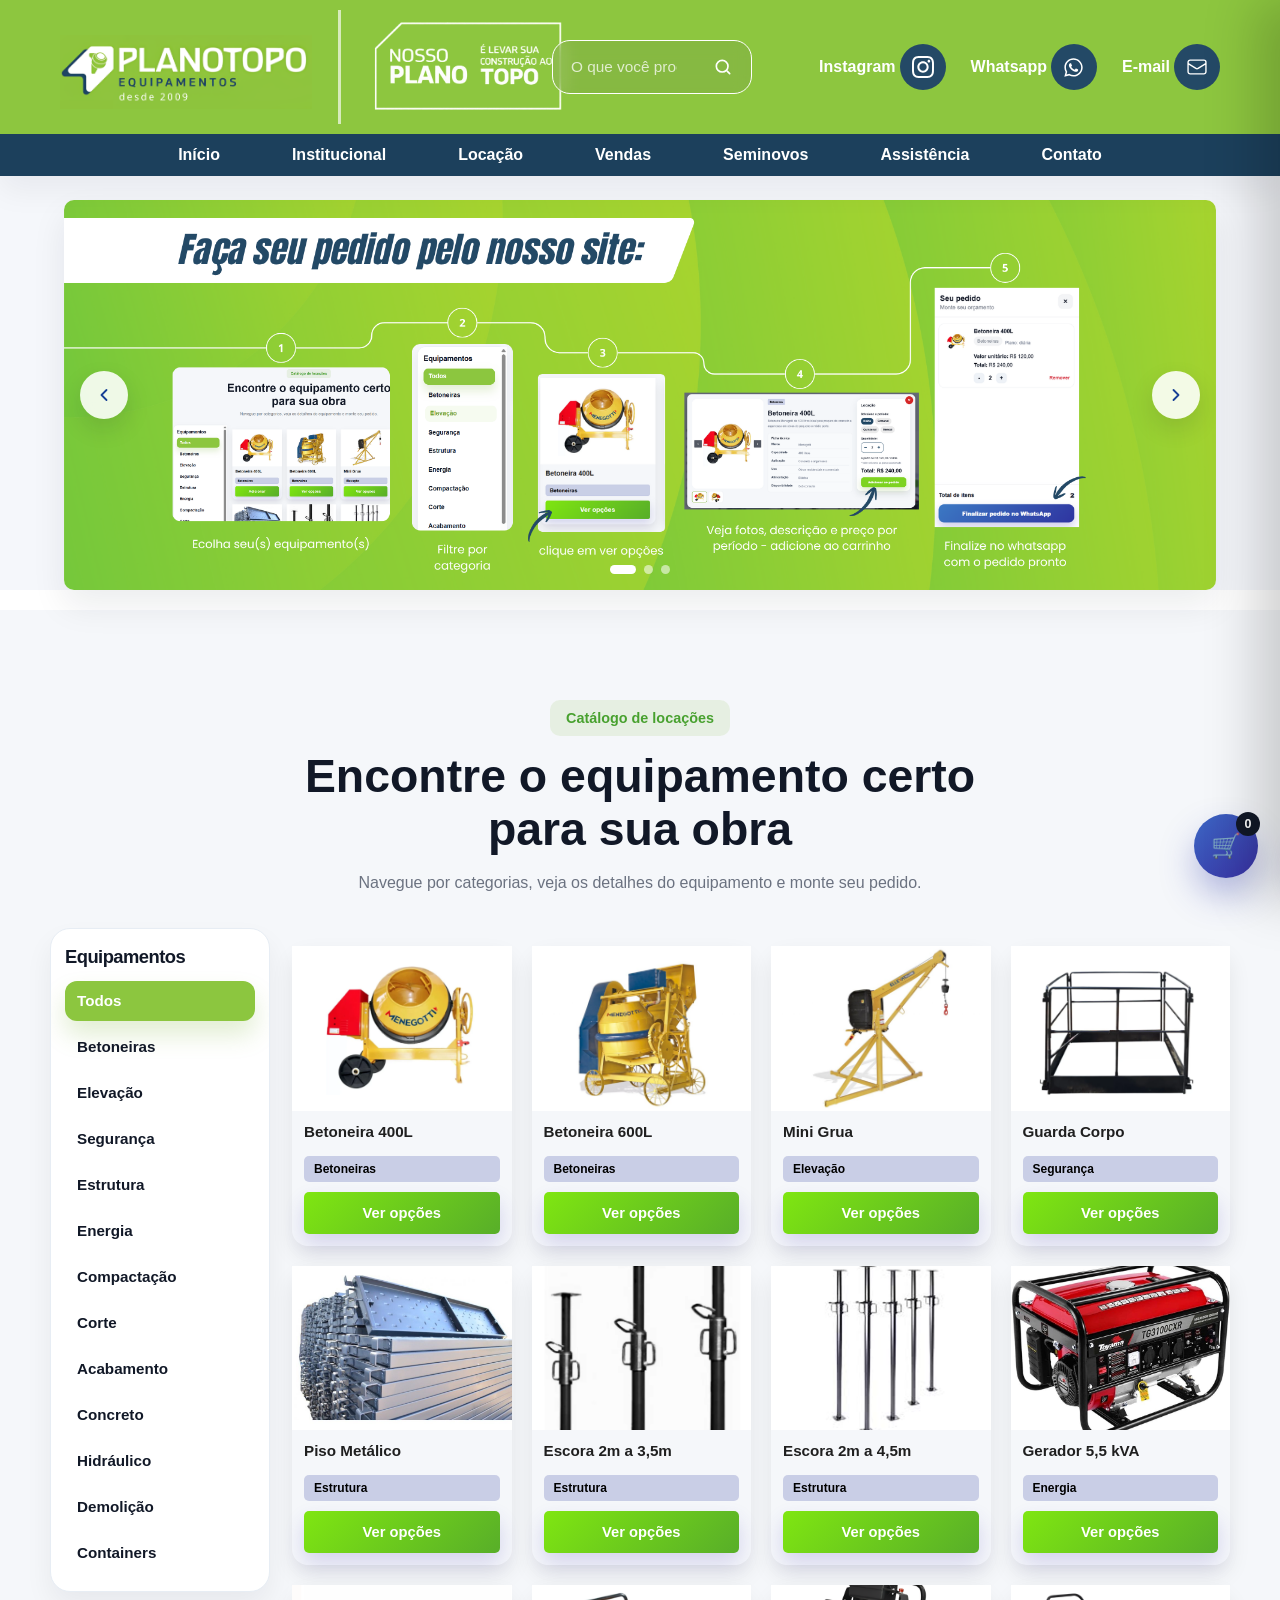
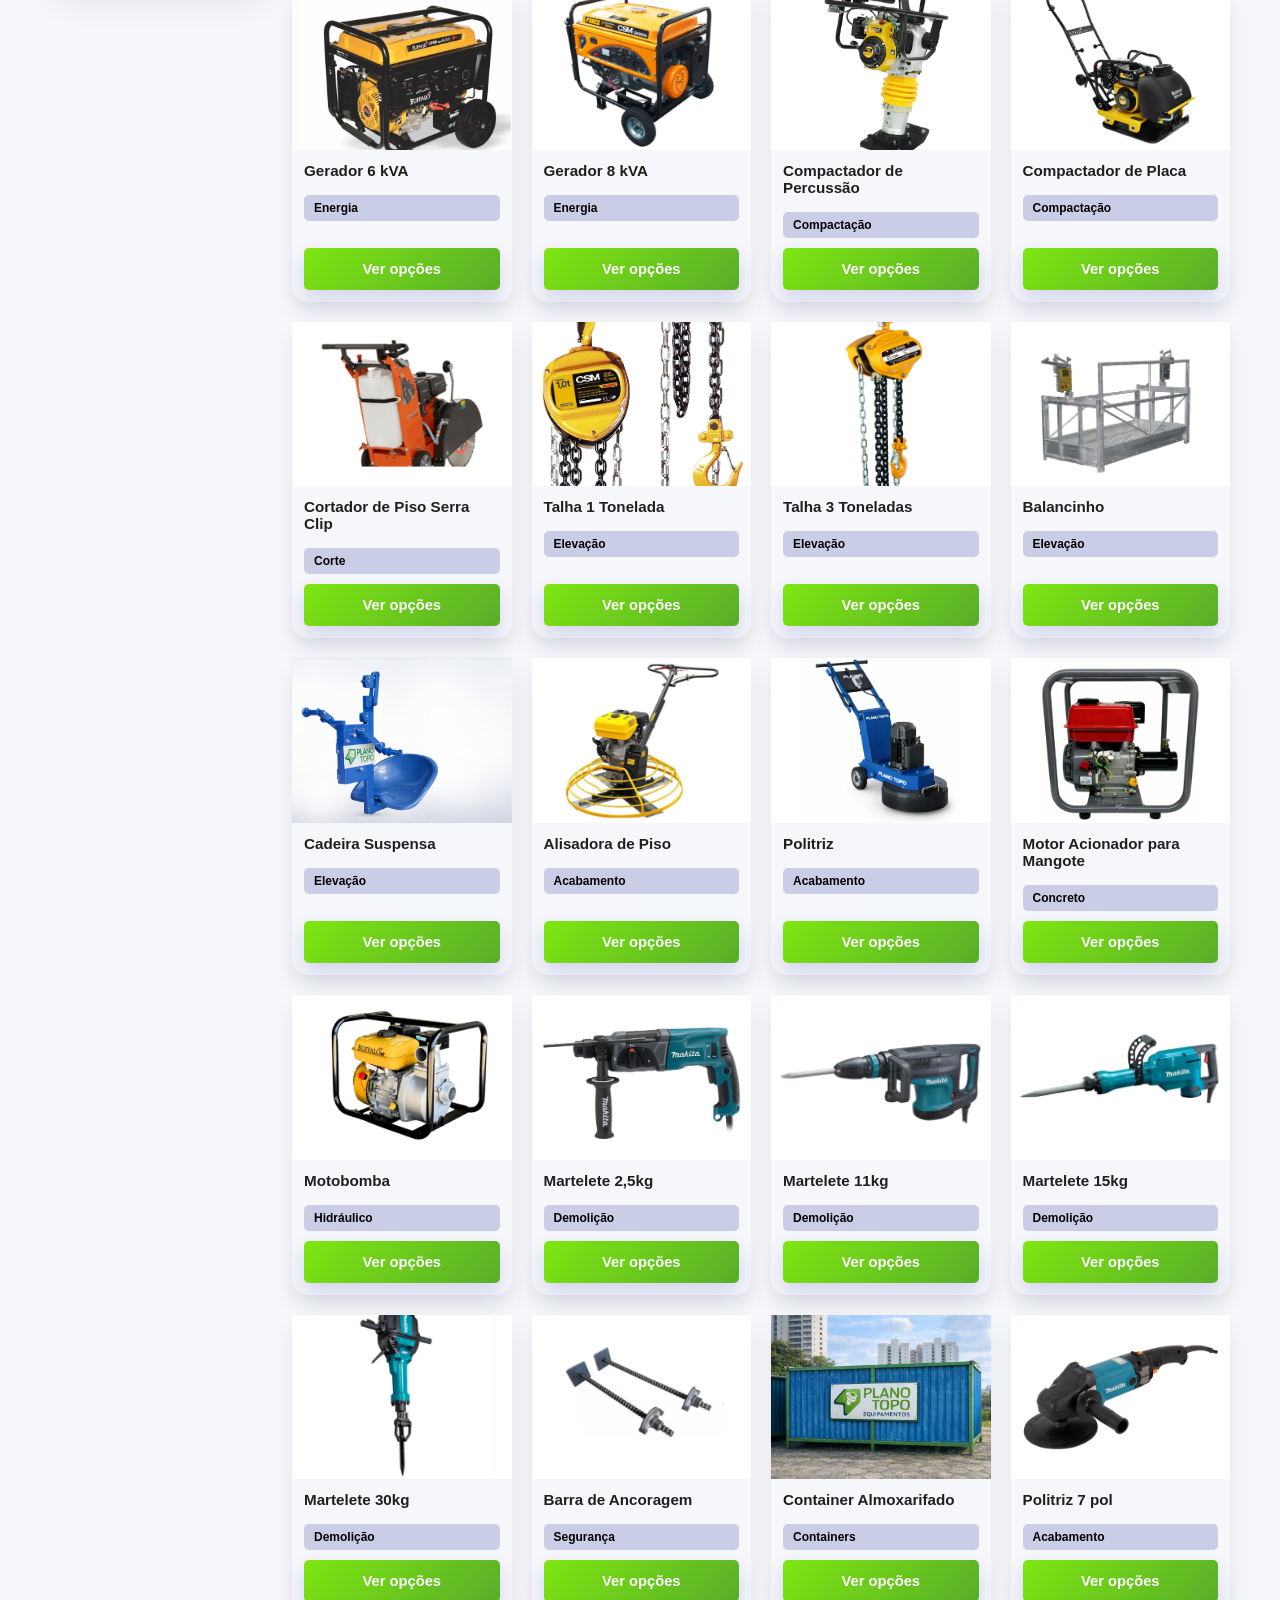
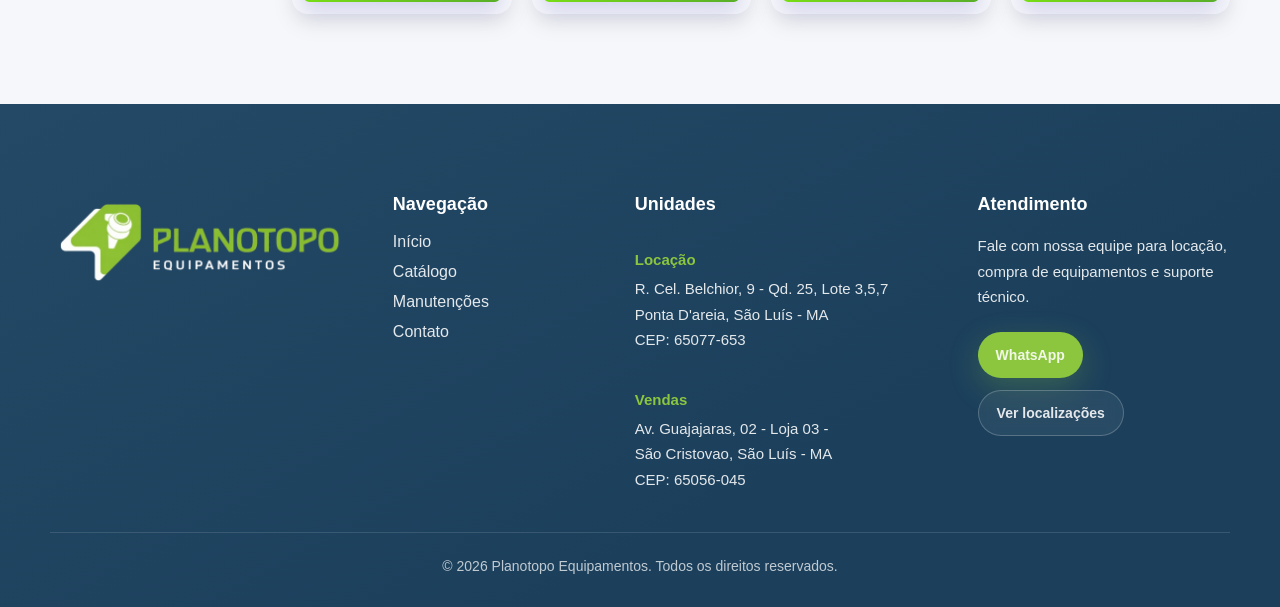
==== commit 003692f7: "Adicionado novas interações e modal novo para mostrar os serviços de manutenção." ====
--- a/catalogo.html
+++ b/catalogo.html
@@ -106,8 +106,8 @@
                     <a href="index.html">Início</a>
                     <a href="index.html">Institucional</a>
                     <a href="catalogo.html">Locação</a>
-                    <a href="#">Vendas</a>
-                    <a href="#">Seminovos</a>
+                    <a href="vendas.html">Vendas</a>
+                    <a href="seminovos.html">Seminovos</a>
                     <a href="#asssitenciaDiv">Assistência</a>
                     <a href="#contato">Contato</a>
                 </nav>
@@ -184,8 +184,8 @@
             <a href="index.html">Início</a>
             <a href="index.html">Institucional</a>
             <a href="catalogo.html">Locação</a>
-            <a href="#">Vendas</a>
-            <a href="#">Seminovos</a>
+            <a href="vendas.html">Vendas</a>
+            <a href="seminovos.html">Seminovos</a>
             <a href="#asssitenciaDiv">Assistência</a>
             <a href="#contato">Contato</a>
         </nav>
